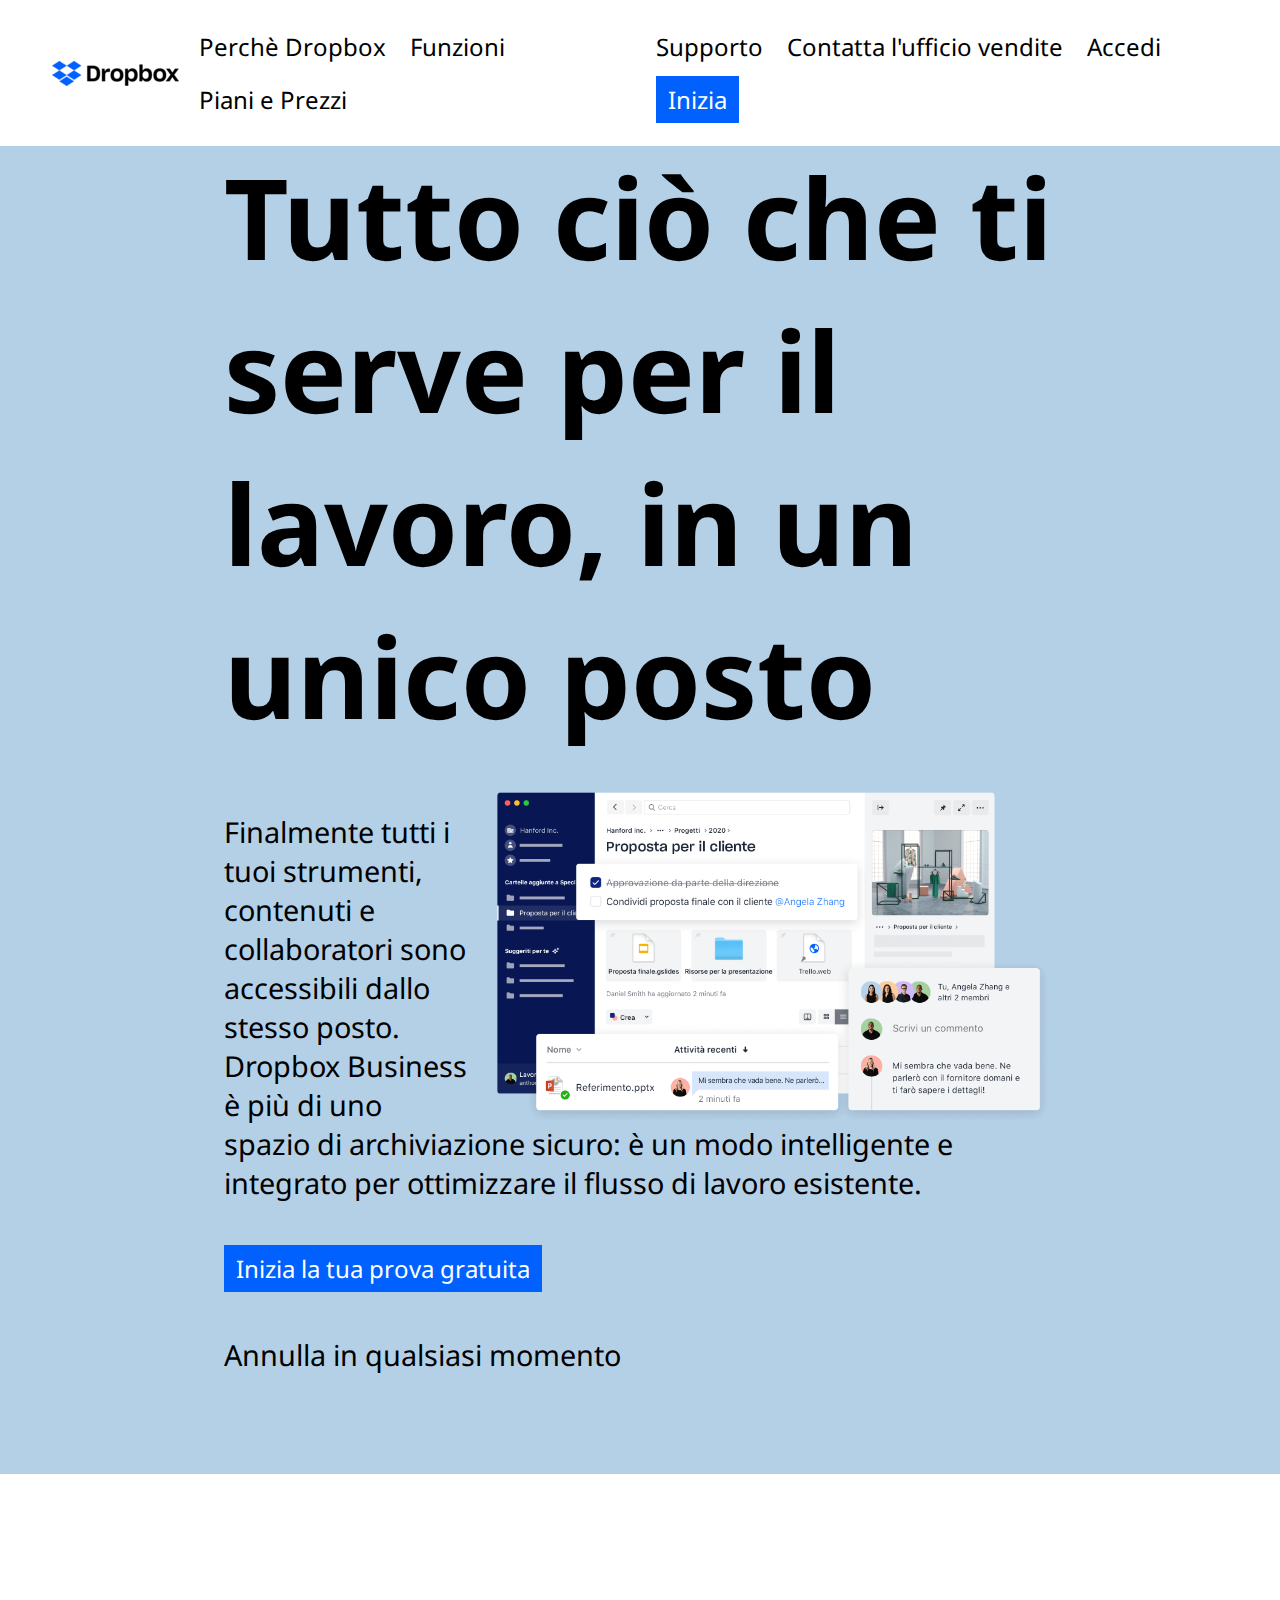
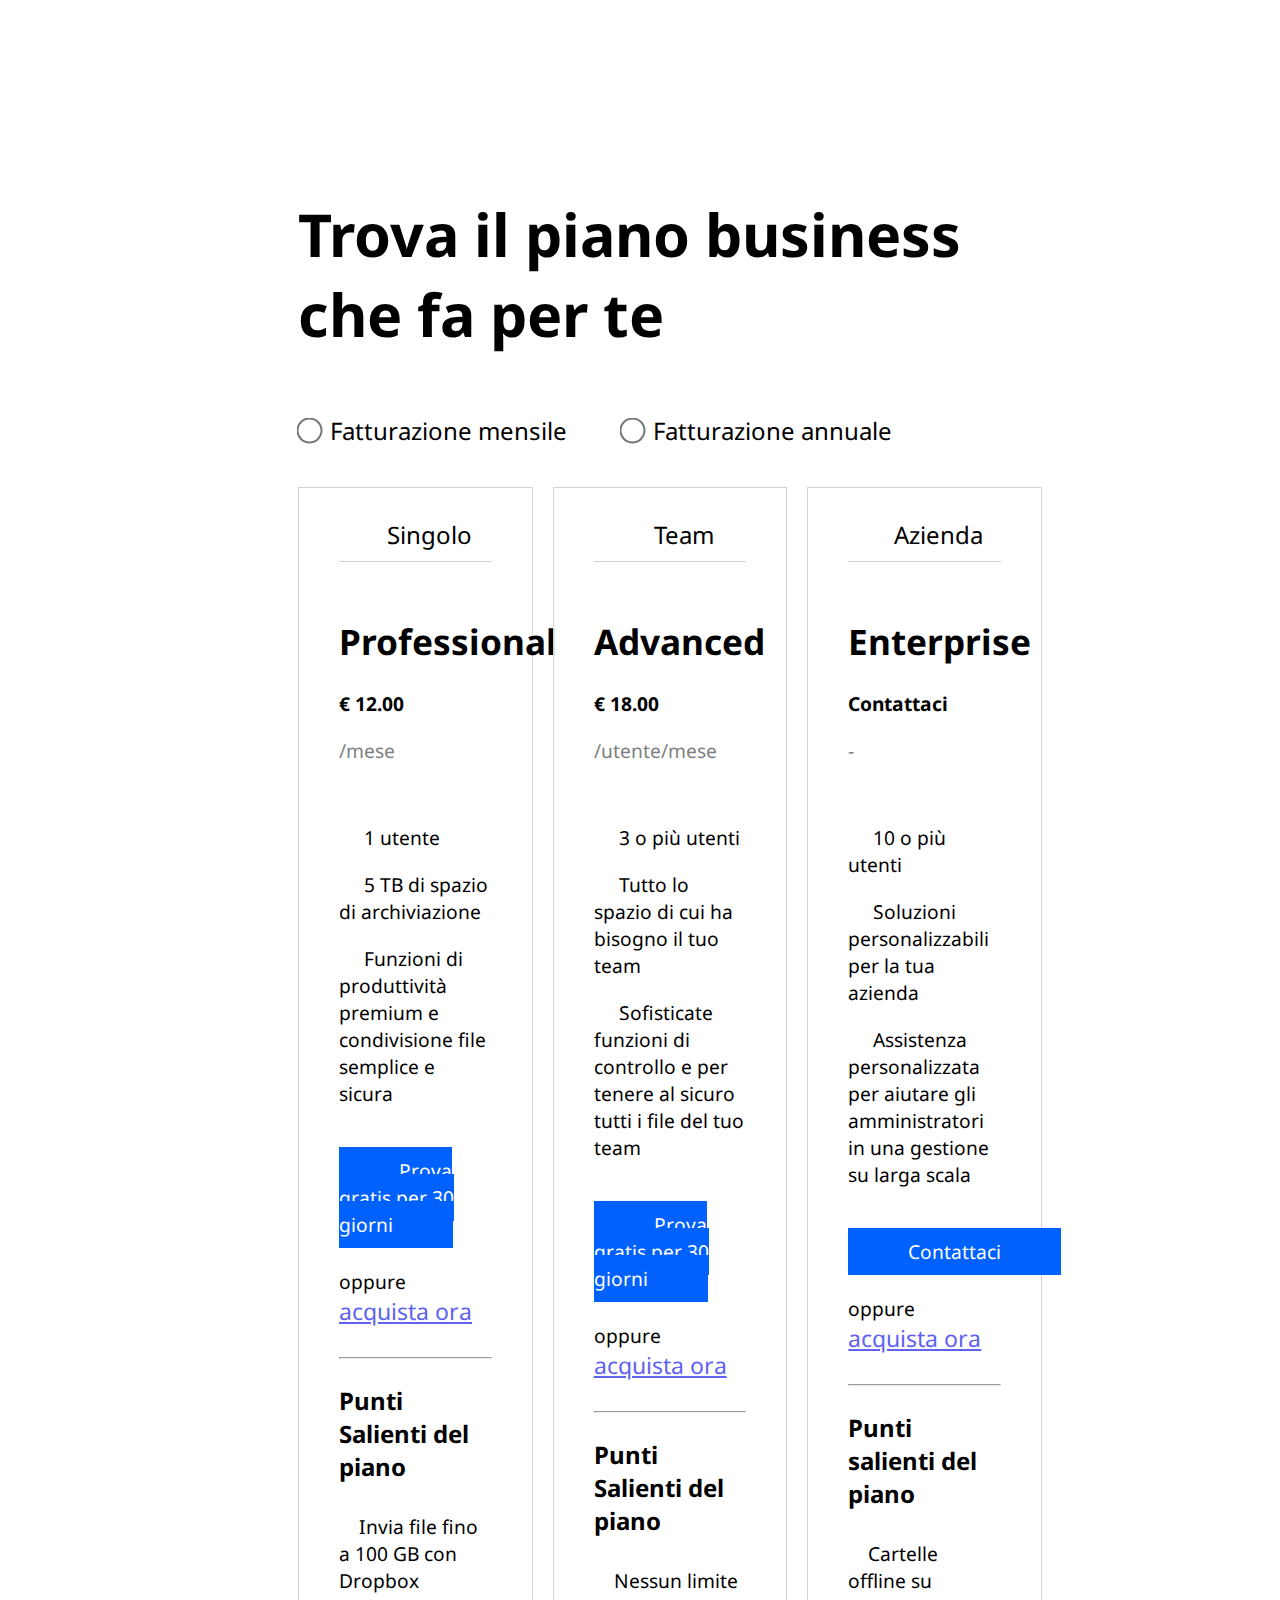
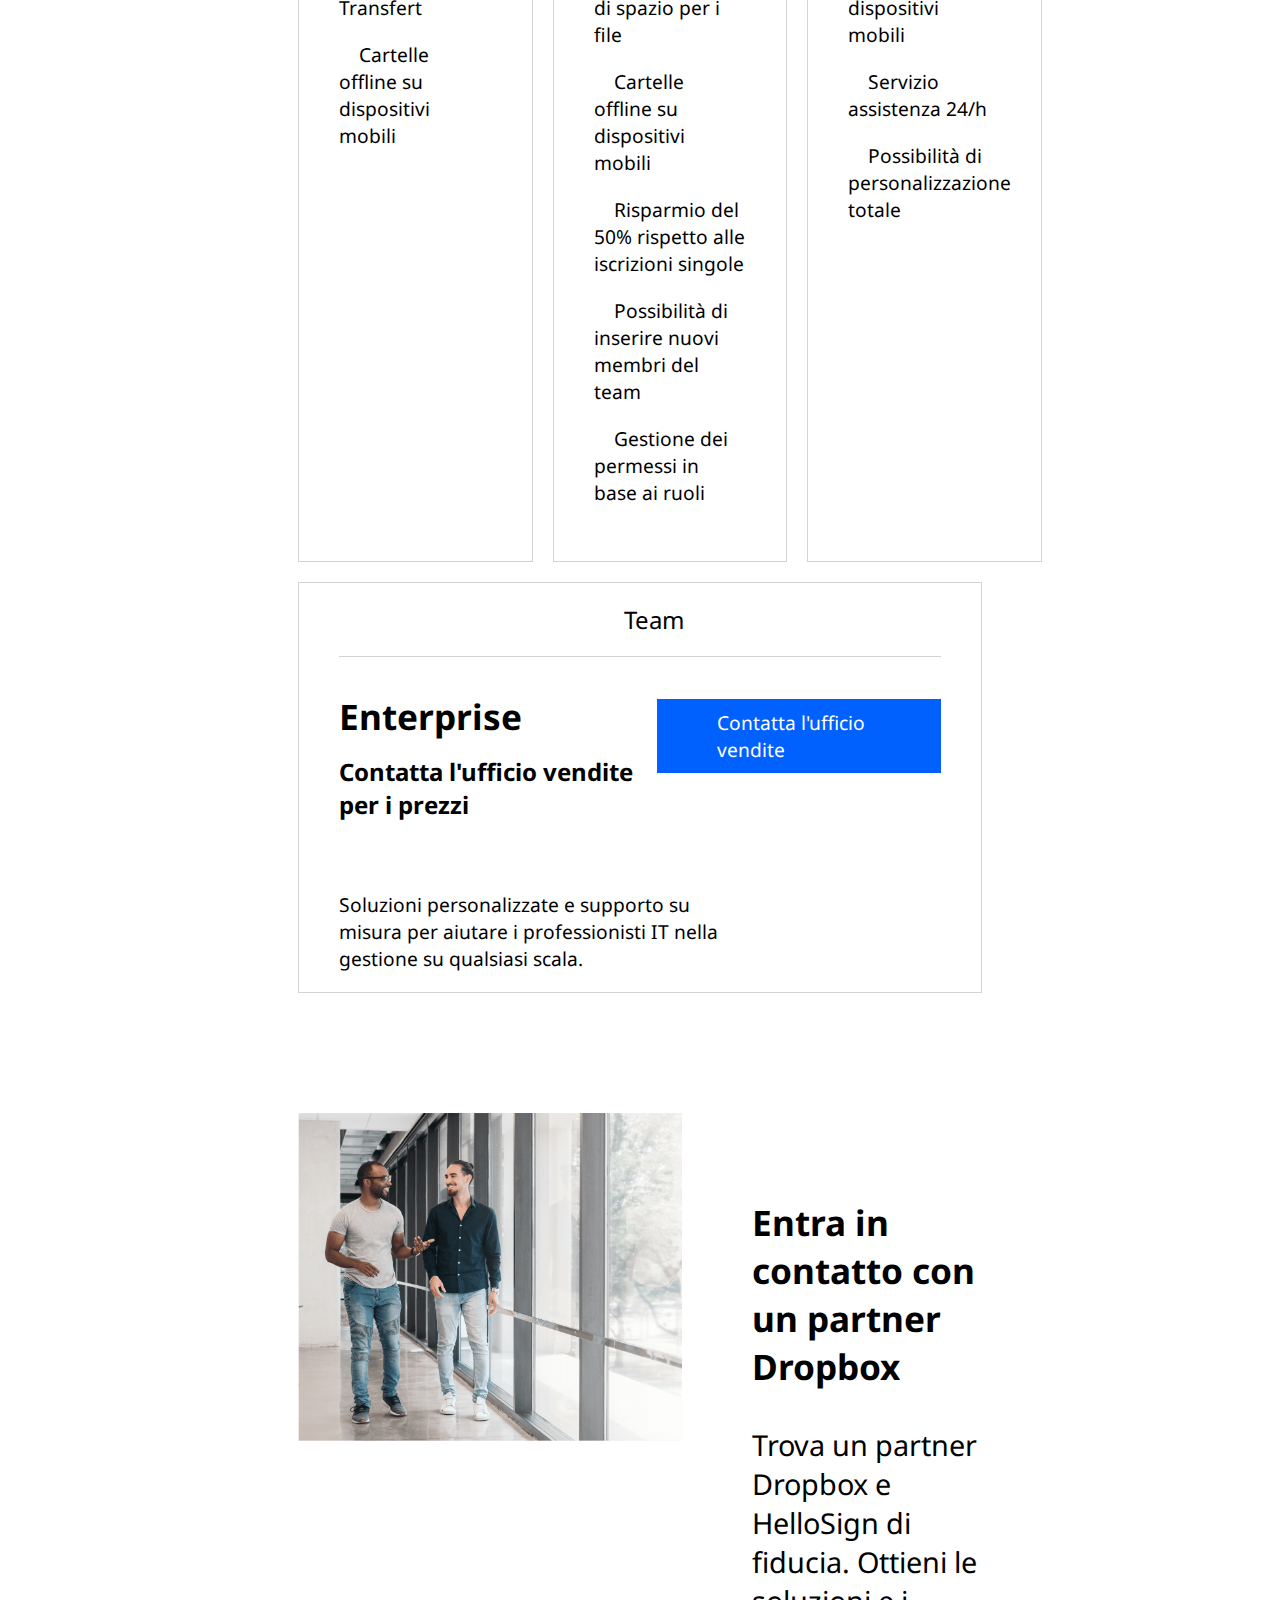
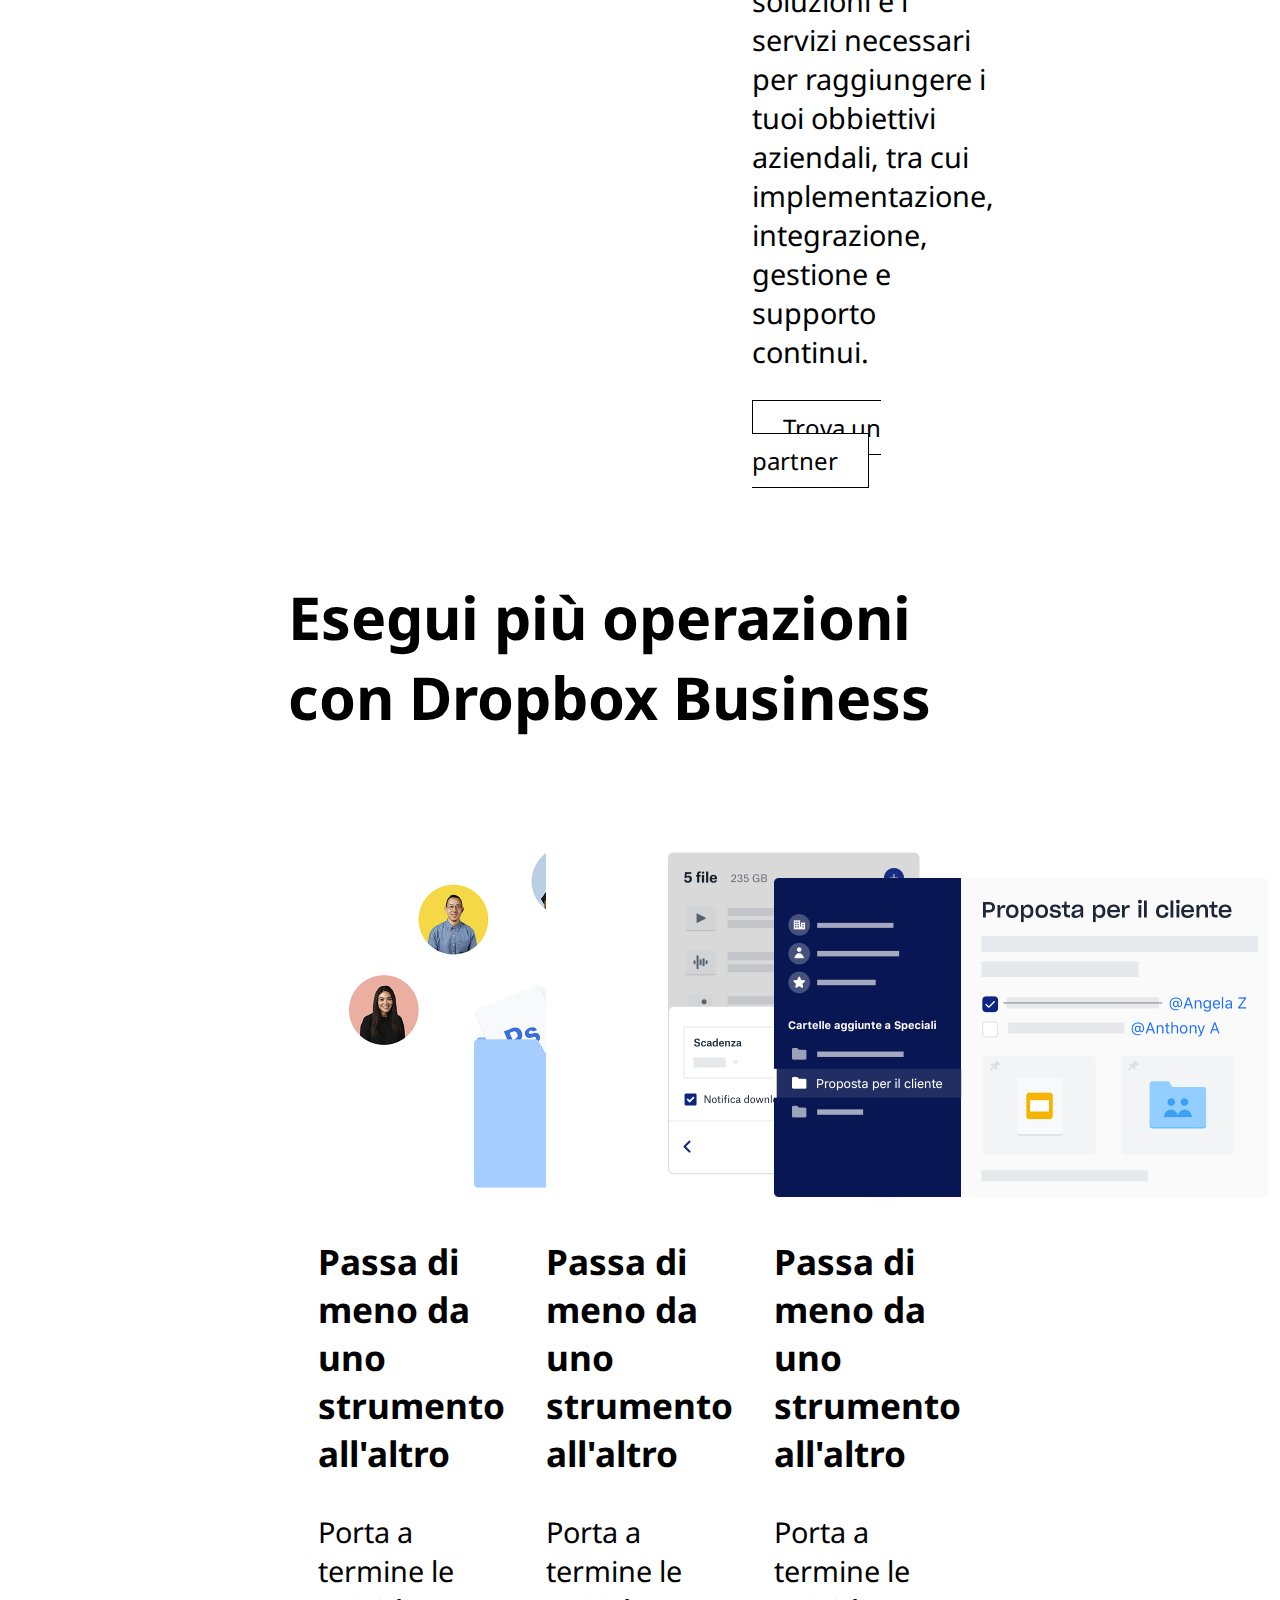
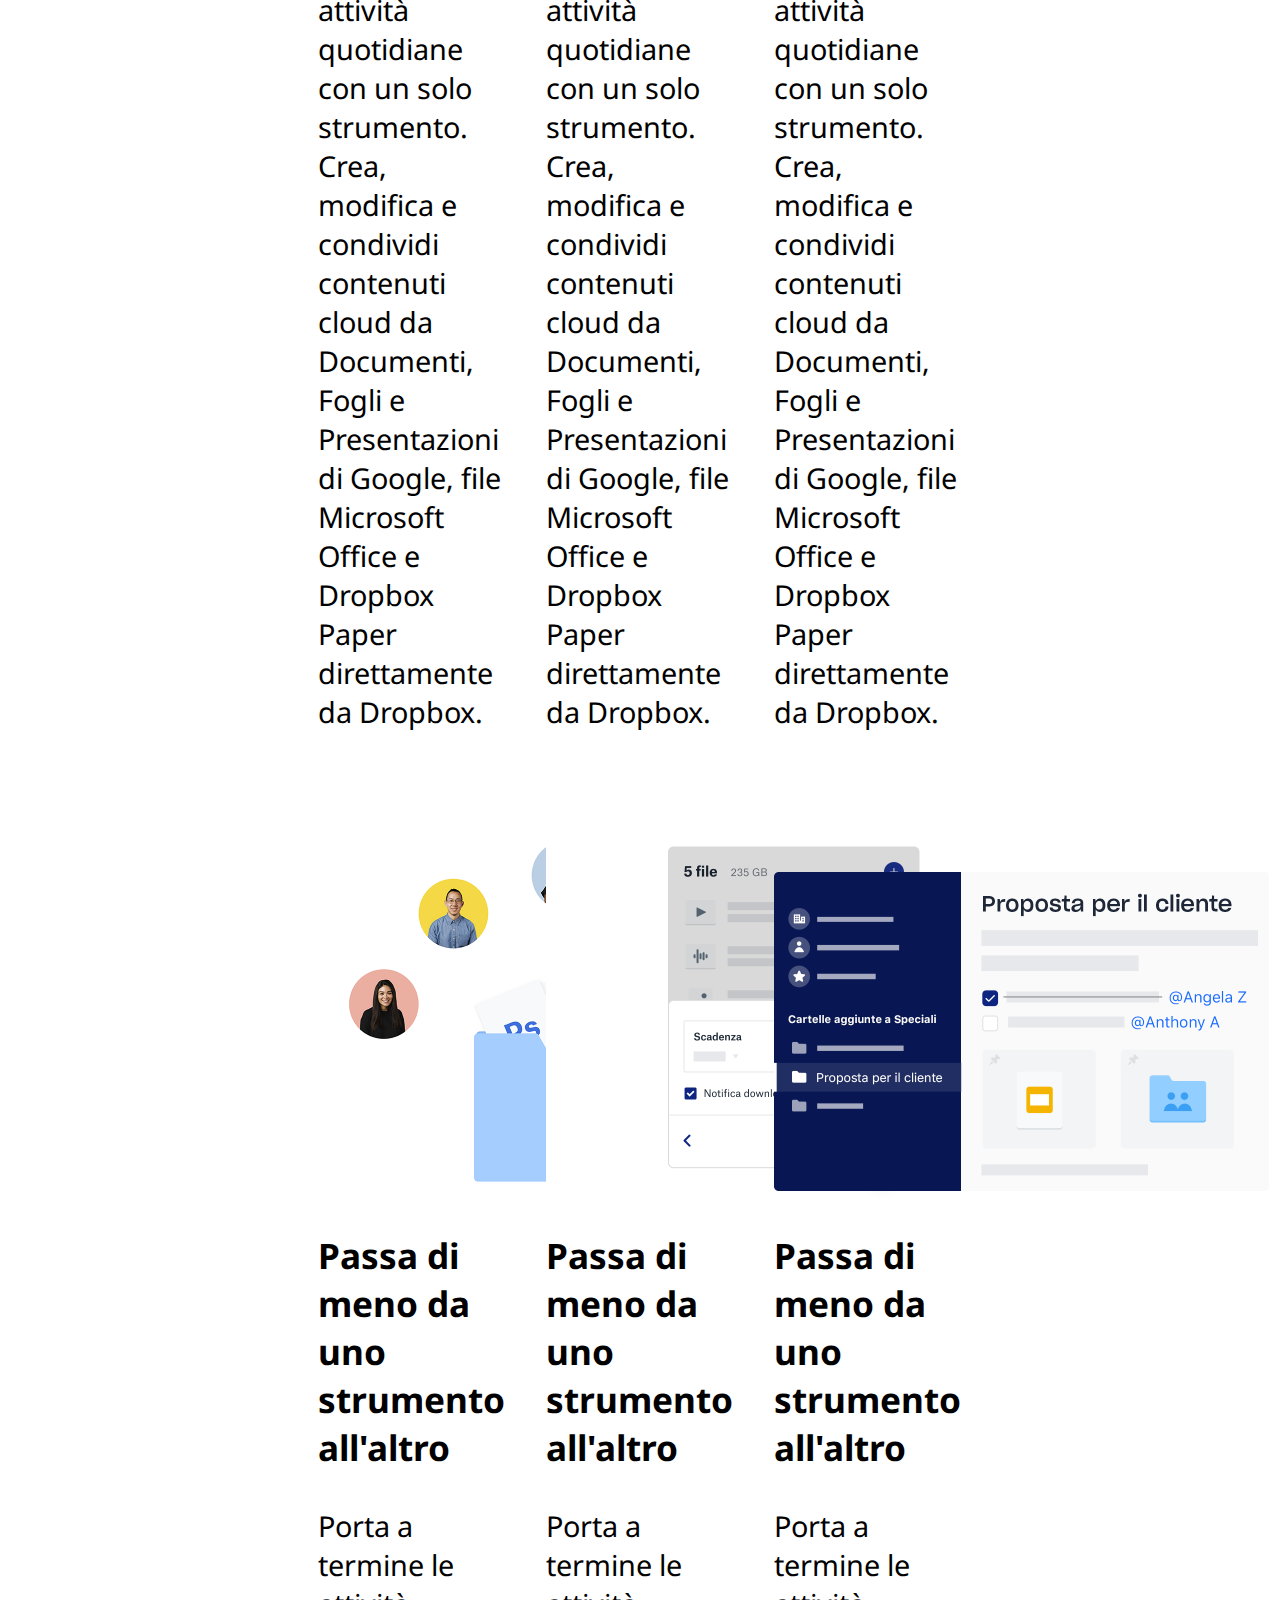
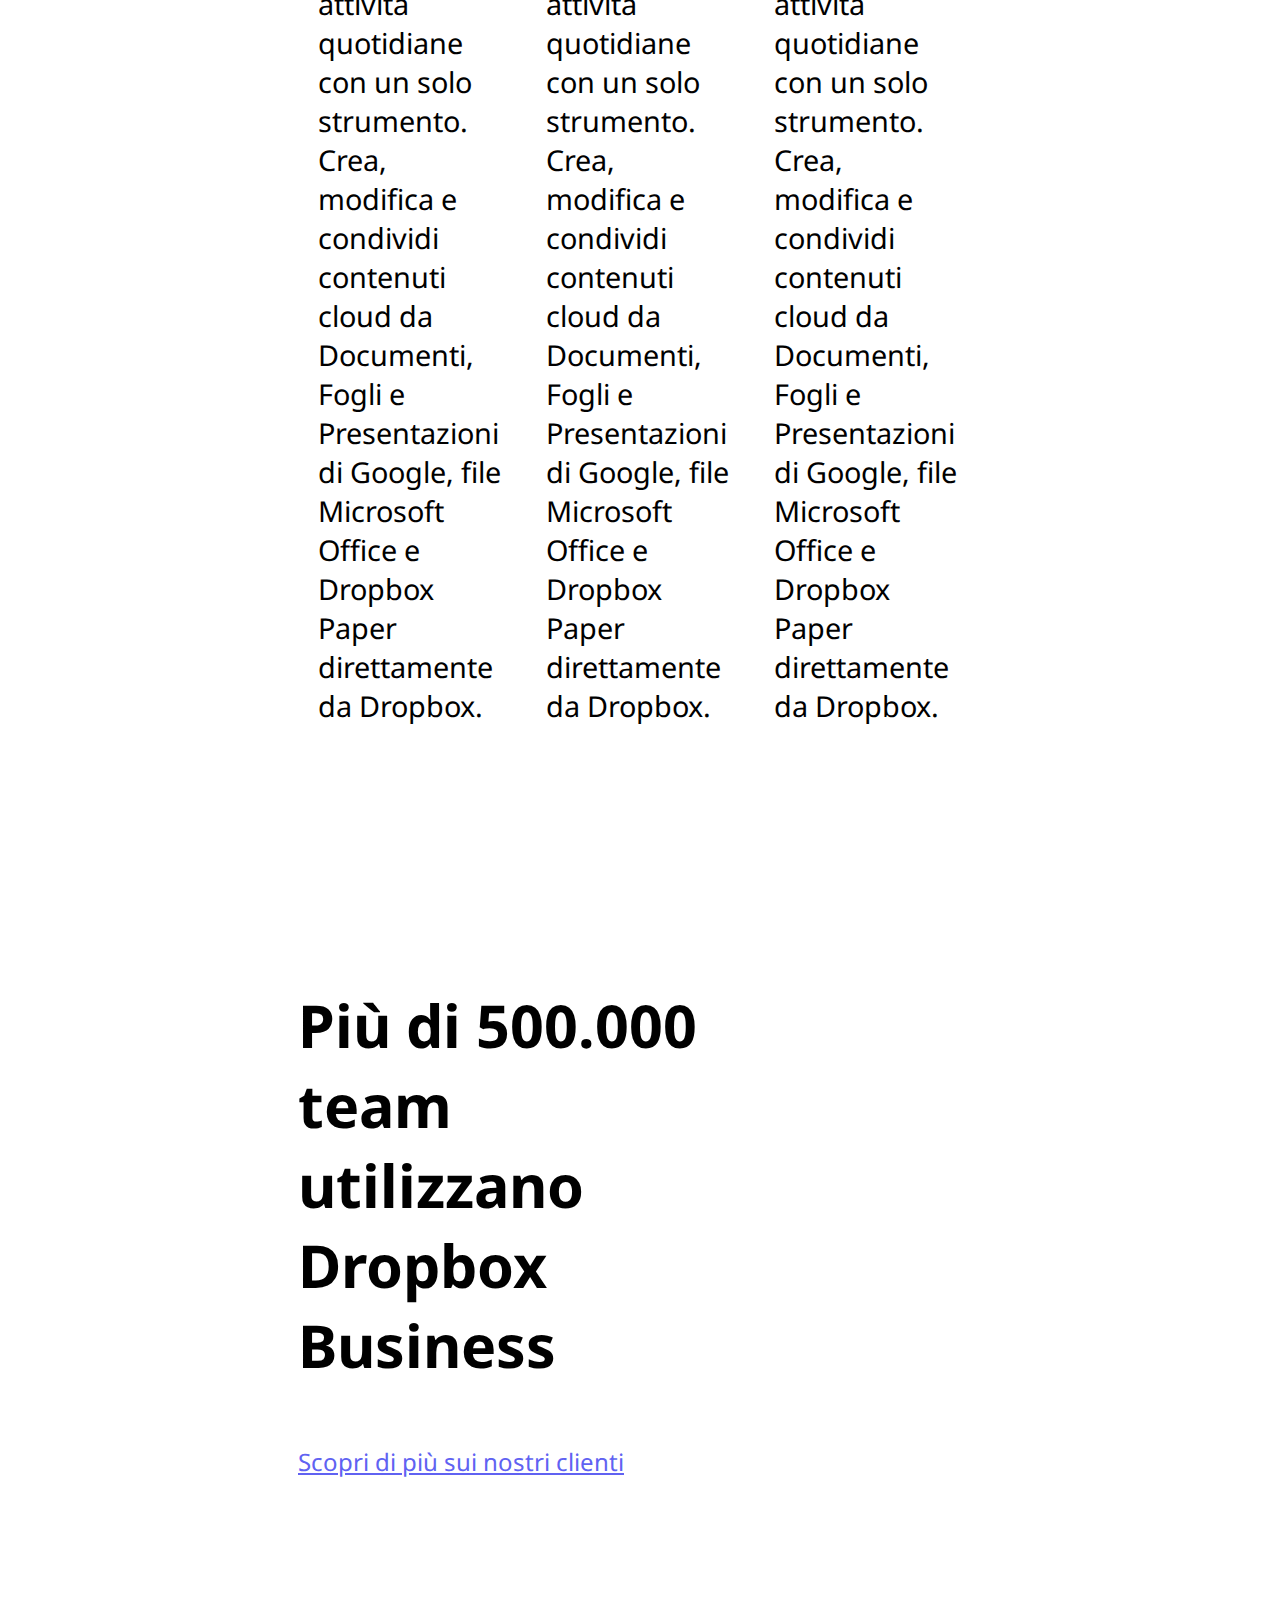
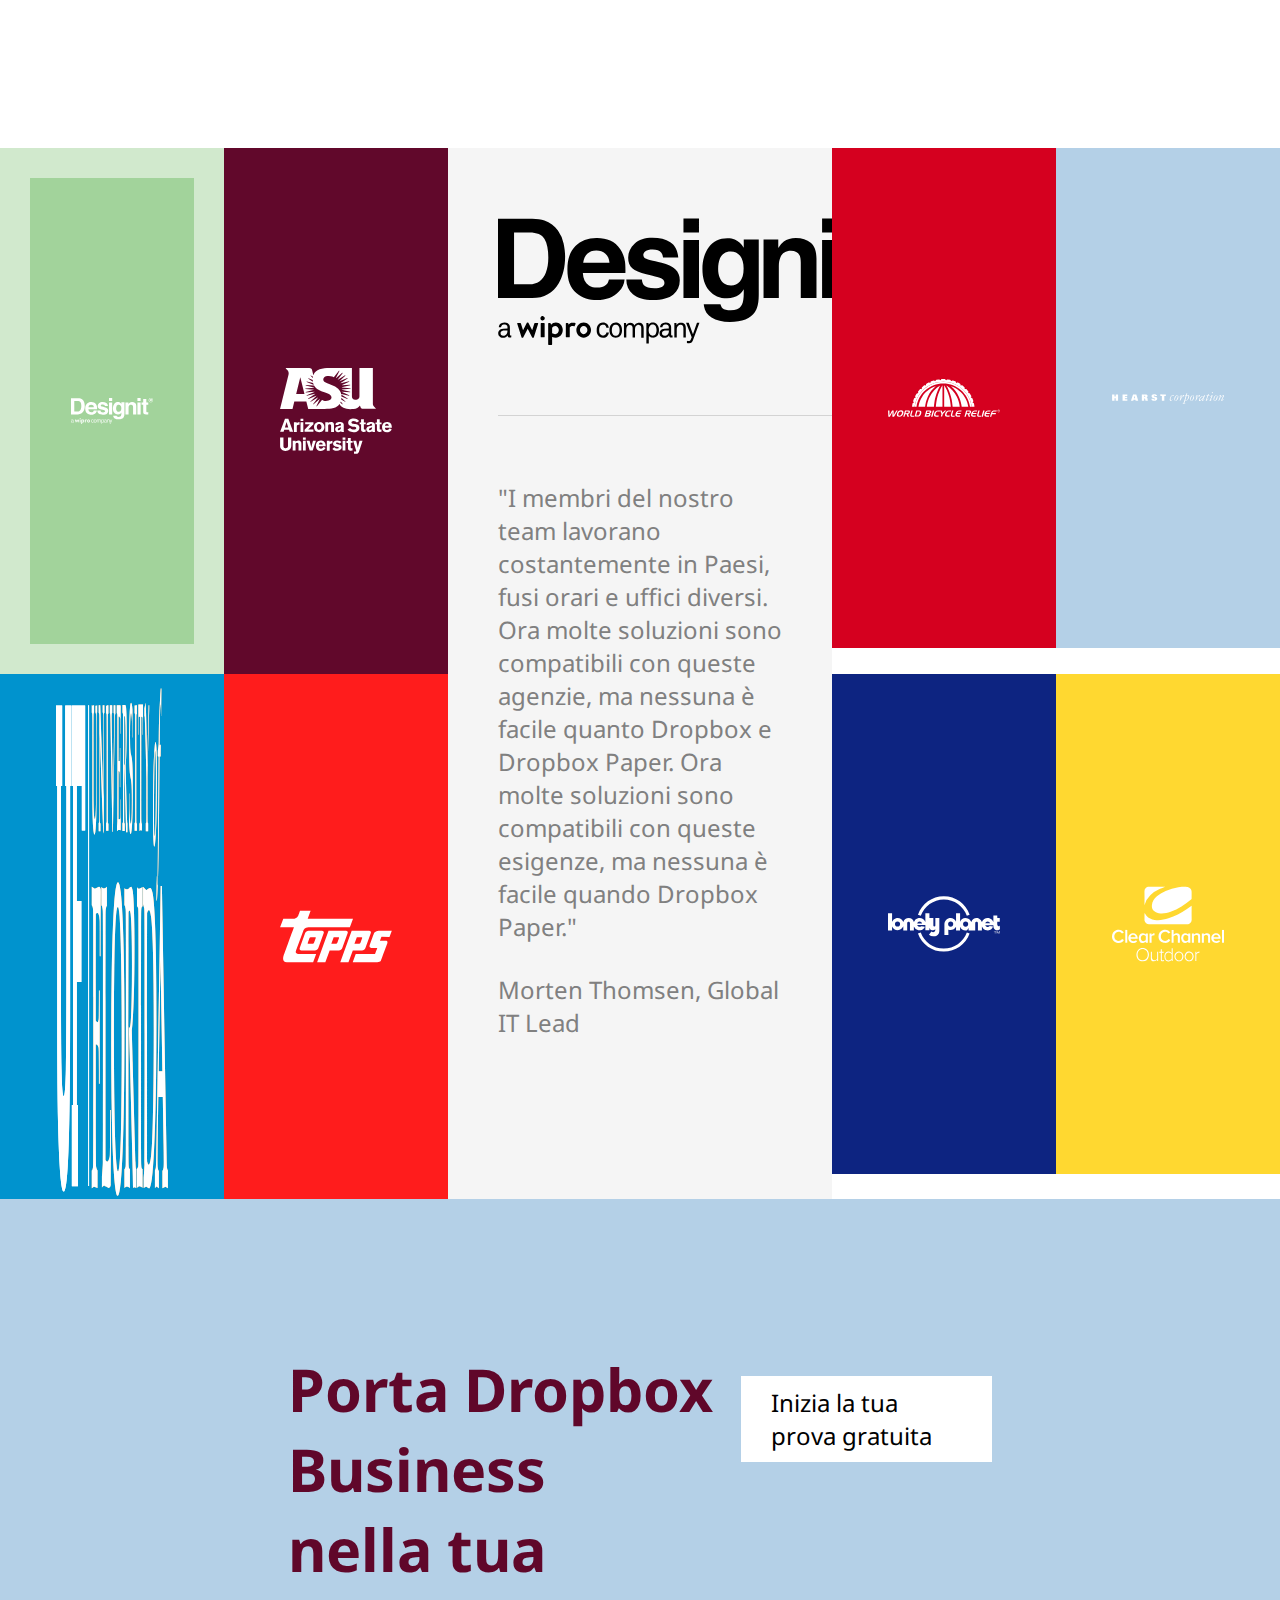
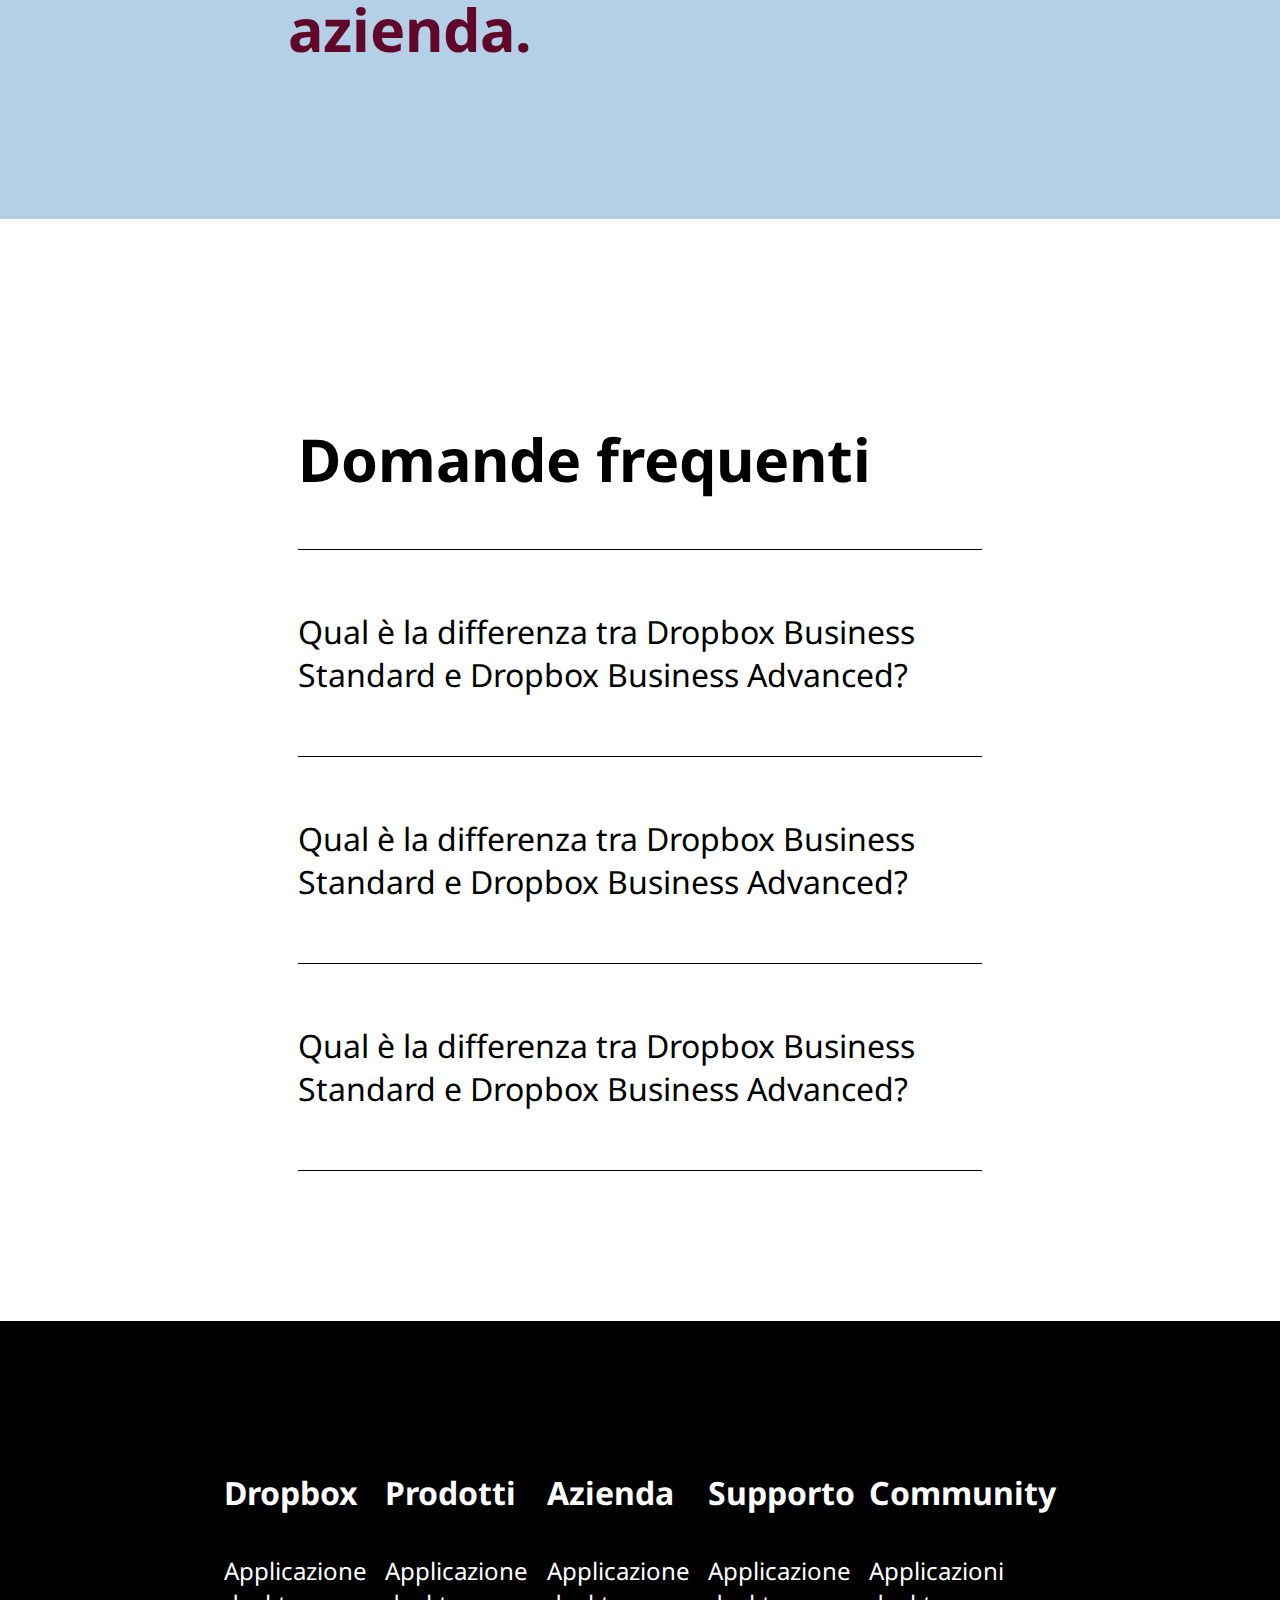
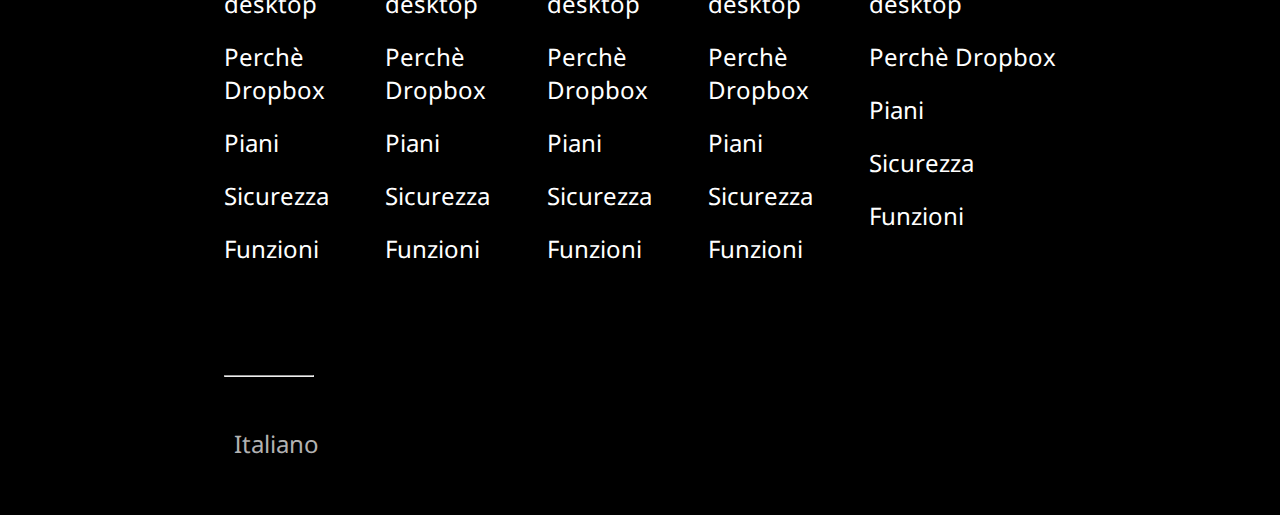
==== bonus/index.html @ 3fbd3f7b "Creazione cartella + realizzazione primo bonus" ====
<!DOCTYPE html>
<html lang="it">
    <head>
        <meta charset="UTF-8">
        <meta http-equiv="X-UA-Compatible" content="IE=edge">
        <meta name="viewport" content="width=device-width, initial-scale=1.0">
        <title>Dropbox</title>

        <link rel="stylesheet" href="css/style.css">
        <link rel="stylesheet" href="https://cdnjs.cloudflare.com/ajax/libs/font-awesome/6.2.1/css/all.min.css" integrity="sha512-MV7K8+y+gLIBoVD59lQIYicR65iaqukzvf/nwasF0nqhPay5w/9lJmVM2hMDcnK1OnMGCdVK+iQrJ7lzPJQd1w==" crossorigin="anonymous" referrerpolicy="no-referrer"/>
        <link rel="preconnect" href="https://fonts.googleapis.com"> 
        <link rel="preconnect" href="https://fonts.gstatic.com" crossorigin> 
        <link href="https://fonts.googleapis.com/css2?family=Noto+Sans:wght@100;300;400;600;800&display=swap" rel="stylesheet">
    </head>
    <body>

        <!-- Inizio header-->
        <header>
            <div class="header-container">
                <div class="header-left">
                    <img src="img/logo-small.png" alt="logo">
                    <ul>
                        <li>
                            <a href="#">Perchè Dropbox</a>
                        </li>
                        <li>
                            <a href="#">Funzioni</a>
                        </li>
                        <li>
                            <a href="#">Piani e Prezzi</a>
                        </li>
                    </ul>
                </div>
                <div class="header-right">
                    <ul>
                        <li>
                            <a href="#">Supporto</a>
                        </li>
                        <li>
                            <a href="#">Contatta l'ufficio vendite</a>
                        </li>
                        <li>
                            <a href="#">Accedi</a>
                        </li>
                        <li>
                            <a class="button" href="#">Inizia</a>
                        </li>
                    </ul>
                </div>
            </div>
        </header>
        <!-- Fine header -->


        <!-- Inizio main -->
        <main>
            <!-- Jumbotron -->
            <div class="jumbotron blue">
                <div class="jumbotron-container"> 
                    <h1>Tutto ciò che ti serve per il lavoro, in un unico posto</h1>
                    <div class="description clearfix">
                        <img src="img/jumbo.png" alt="Esempio Schermata">
                        <p>Finalmente tutti i tuoi strumenti, contenuti e collaboratori sono accessibili dallo stesso posto. Dropbox Business è più di uno spazio di archiviazione sicuro: è un modo intelligente e integrato per ottimizzare il flusso di lavoro esistente.</p>
                        <a class="button" href="#">Inizia la tua prova gratuita</a>
                        <p>Annulla in qualsiasi momento</p>
                    </div>
                    <a href="#anchor-1"><i class="fa-solid fa-arrow-down"></i></a>
                </div>
            </div>

            <!-- Parte centrale main -->
            <div class="main-container" id="anchor-1">
                <!-- Scelta piano -->
                <section>
                    <div class="select-subscription">
                        <h3>Trova il piano business che fa per te</h3>
                        <form>
                            <input type="radio" id="mensile" name="fatturazione">
                            <label for="mensile">Fatturazione mensile</label>
                            <input type="radio" id="annuale" name="fatturazione">
                            <label for="annuale">Fatturazione annuale</label>
                        </form>
                    </div>
                    
                    <!-- Contenitore 3 card-->
                    <div class="card-container">
                        <!-- Prima card -->
                        <div class="card">
                            <span class="subscription-type individual">Singolo</span>
                            <div class="subscription-cost">
                                <h5>Professional</h5>
                                <span class="price">€ 12.00</span>
                                <span class="time">/mese</span>
                            </div>
                            <div class="subscription-details">
                                <span class="individual">1 utente</span>
                                <span class="folder">5 TB di spazio di archiviazione</span>
                                <span class="share">Funzioni di produttività premium e condivisione file semplice e sicura</span>
                            </div>
                            <a class="button wide" href="#">Prova gratis per 30 giorni</a>
                            <span class="special-span">oppure <a class="blue-link" href="#">acquista ora</a></span>
                            <hr>
                            <div class="subscription-features">
                                <h6>Punti Salienti del piano</h6>
                                <span class="check">Invia file fino a 100 GB con Dropbox Transfert</span>
                                <span class="check">Cartelle offline su dispositivi mobili</span>
                            </div>
                        </div>

                        <!-- Seconda card -->
                        <div class="card">
                            <span class="subscription-type team">Team</span>
                            <div class="subscription-cost">
                                <h5>Advanced</h5>
                                <span class="price">€ 18.00</span>
                                <span class="time">/utente/mese</span>
                            </div>
                            <div class="subscription-details">
                                <span class="team">3 o più utenti</span>
                                <span class="folder">Tutto lo spazio di cui ha bisogno il tuo team</span>
                                <span class="share">Sofisticate funzioni di controllo e per tenere al sicuro tutti i file del tuo team</span>
                            </div>
                            <a class="button wide" href="#">Prova gratis per 30 giorni</a>
                            <span class="special-span">oppure <a class="blue-link" href="#">acquista ora</a></span>
                            <hr>
                            <div class="subscription-features">
                                <h6>Punti Salienti del piano</h6>
                                <span class="check">Nessun limite di spazio per i file</span>
                                <span class="check">Cartelle offline su dispositivi mobili</span>
                                <span class="check">Risparmio del 50% rispetto alle iscrizioni singole</span>
                                <span class="check">Possibilità di inserire nuovi membri del team</span>
                                <span class="check">Gestione dei permessi in base ai ruoli</span>
                            </div>
                        </div>

                        <!-- Terza card -->
                        <div class="card">
                            <span class="subscription-type company">Azienda</span>
                            <div class="subscription-cost">
                                <h5>Enterprise</h5>
                                <span class="price">Contattaci</span>
                                <span class="time">-</span>
                            </div>
                            <div class="subscription-details">
                                <span class="company">10 o più utenti</span>
                                <span class="folder">Soluzioni personalizzabili per la tua azienda</span>
                                <span class="share">Assistenza personalizzata per aiutare gli amministratori in una gestione su larga scala</span>
                            </div>
                            <a class="button wide" href="#">Contattaci</a>
                            <span class="special-span">oppure <a class="blue-link" href="#">acquista ora</a></span>
                            <hr>
                            <div class="subscription-features">
                                <h6>Punti salienti del piano</h6>
                                <span class="check">Cartelle offline su dispositivi mobili</span>
                                <span class="check">Servizio assistenza 24/h</span>
                                <span class="check">Possibilità di personalizzazione totale</span>
                            </div>
                        </div>
                    </div>

                    <!-- Card grande -->
                    <div class="bigcard-container">
                        <span class="subscription-type team">Team</span>
                        <div class="info">
                            <div>
                                <h5>Enterprise</h5>
                                <h6>Contatta l'ufficio vendite per i prezzi</h6>
                            </div>
                            <a class="button wide" href="#">Contatta l'ufficio vendite</a>
                        </div>
                        <span>Soluzioni personalizzate e supporto su misura per aiutare i professionisti IT nella gestione su qualsiasi scala.</span>
                    </div>

                </section>

                <!-- Trova un partner dropbox -->
                <section class="partner">
                    <div>
                        <img src="img/partner.png" alt="Partner">
                    </div>
                    <div>
                        <h5>Entra in contatto con un partner Dropbox</h5>
                        <p>Trova un partner Dropbox e HelloSign di fiducia. Ottieni le soluzioni e i servizi necessari per raggiungere i tuoi obbiettivi aziendali, tra cui implementazione, integrazione, gestione e supporto continui.</p>
                        <a class="button white reverse" href="#">Trova un partner</a>
                    </div>
                </section>

                <!-- Tutte le operazioni possibili con il piano Dropbox Business -->
                <section>
                    <h3>Esegui più operazioni con Dropbox Business</h3>
                    <div class="business-features-container">
                        <div class="business-feature">
                            <img src="img/business-feature-switching-tools.png" alt="">
                            <h5>Passa di meno da uno strumento all'altro</h5>
                            <p>Porta a termine le attività quotidiane con un solo strumento. Crea, modifica e condividi contenuti cloud da Documenti, Fogli e Presentazioni di Google, file Microsoft Office e Dropbox Paper direttamente da Dropbox.</p>
                        </div>
                        <div class="business-feature">
                            <img src="img/business-feature-send-files-it.png" alt="">
                            <h5>Passa di meno da uno strumento all'altro</h5>
                            <p>Porta a termine le attività quotidiane con un solo strumento. Crea, modifica e condividi contenuti cloud da Documenti, Fogli e Presentazioni di Google, file Microsoft Office e Dropbox Paper direttamente da Dropbox.</p>
                        </div>
                        <div class="business-feature">
                            <img src="img/business-feature-coordinate-it.png" alt="">
                            <h5>Passa di meno da uno strumento all'altro</h5>
                            <p>Porta a termine le attività quotidiane con un solo strumento. Crea, modifica e condividi contenuti cloud da Documenti, Fogli e Presentazioni di Google, file Microsoft Office e Dropbox Paper direttamente da Dropbox.</p>
                        </div>
                    </div>
                    <div class="business-features-container">
                        <div class="business-feature">
                            <img src="img/business-feature-switching-tools.png" alt="">
                            <h5>Passa di meno da uno strumento all'altro</h5>
                            <p>Porta a termine le attività quotidiane con un solo strumento. Crea, modifica e condividi contenuti cloud da Documenti, Fogli e Presentazioni di Google, file Microsoft Office e Dropbox Paper direttamente da Dropbox.</p>
                        </div>
                        <div class="business-feature">
                            <img src="img/business-feature-send-files-it.png" alt="">
                            <h5>Passa di meno da uno strumento all'altro</h5>
                            <p>Porta a termine le attività quotidiane con un solo strumento. Crea, modifica e condividi contenuti cloud da Documenti, Fogli e Presentazioni di Google, file Microsoft Office e Dropbox Paper direttamente da Dropbox.</p>
                        </div>
                        <div class="business-feature">
                            <img src="img/business-feature-coordinate-it.png" alt="">
                            <h5>Passa di meno da uno strumento all'altro</h5>
                            <p>Porta a termine le attività quotidiane con un solo strumento. Crea, modifica e condividi contenuti cloud da Documenti, Fogli e Presentazioni di Google, file Microsoft Office e Dropbox Paper direttamente da Dropbox.</p>
                        </div>
                    </div>

                </section>

                <!-- Scopri di più sui clienti Business -->
                <section class="section-container">
                    <div class="small-section">
                        <h3>Più di 500.000 team utilizzano Dropbox Business</h3>
                        <a class="blue-link" href="#">Scopri di più sui nostri clienti</a>
                    </div>
                </section>

            </div>

            <!-- Clienti più famosi -->
            <div>
                <section class="logo-container">
                    <div class="logo-left">
                        <div class="light-green logo">
                            <img class="change-my-color" src="img/designit.svg" alt="Designit">
                        </div>
                        <div class="bordeaux logo">
                            <img class="change-my-color" src="img/arizona_state_university.svg" alt="ASU">
                        </div>
                        <div class="medium-blue logo">
                            <img class="change-my-color" src="img/university_of_florida.svg" alt="UF">
                        </div>
                        <div class="red logo">
                            <img class="change-my-color" src="img/topps.svg" alt="Topps">
                        </div>
                    </div>

                    <div class="logo-middle">
                        <div class="logo">
                            <img src="img/designit.svg" alt="Designit">
                            <div class="cit-container">
                                <span class="cit">"I membri del nostro team lavorano costantemente in Paesi, fusi orari e uffici diversi. Ora molte soluzioni sono compatibili con queste agenzie, ma nessuna è facile quanto Dropbox e Dropbox Paper. Ora molte soluzioni sono compatibili con queste esigenze, ma nessuna è facile quando Dropbox Paper."</span>
                                <span class="cit">Morten Thomsen, Global IT Lead</span>
                            </div>
                        </div>
                    </div>

                    <div class="logo-right">
                        <div class="medium-red logo">
                            <img class="change-my-color" src="img/world_bicycle_relief.svg" alt="Worl Bycicle Relief">
                        </div>
                        <div class="light-blue logo">
                            <img class="change-my-color" src="img/hearst_corp.svg" alt="Hearst">
                        </div>
                        <div class="dark-blue logo">
                            <img class="change-my-color" src="img/lonely_planet.svg" alt="Lonely Planet">
                        </div>
                        <div class="yellow logo">
                            <img class="change-my-color" src="img/clear_channel.svg" alt="Clear Channel Outdoor">
                        </div>
                    </div>

                </section>
            </div>

            <!-- Prova gratuita -->
            <div class="blue">
                <section class="section-container">
                    <h3>Porta Dropbox Business 
                        <br>
                        nella tua azienda.
                    </h3>
                    <a class="button white" href="#">Inizia la tua prova gratuita</a>
                </section>
            </div>

                <!-- Domande frequenti -->
                <section class="section-container">
                    <div class="faq-container">
                        <h3>Domande frequenti</h3>
                        <h4 class="icon clearfix">Qual è la differenza tra Dropbox Business Standard e Dropbox Business Advanced?</h4>
                        <h4 class="icon clearfix">Qual è la differenza tra Dropbox Business Standard e Dropbox Business Advanced?</h4>
                        <h4 class="icon clearfix">Qual è la differenza tra Dropbox Business Standard e Dropbox Business Advanced?</h4>
                    </div>
                </section>

        </main>
        <!-- Fine main -->


        <!-- Inizio footer -->
        <footer>
            <div class="footer-container">

                <!-- Link utili -->
                <section class="first-section-footer">
                    <div>
                        <h5>Dropbox</h5>
                        <ul>
                            <li>
                                <a href="#">Applicazione desktop</a>
                            </li>
                            <li>
                                <a href="#">Perchè Dropbox</a>
                            </li>
                            <li>
                                <a href="#">Piani</a>
                            </li>
                            <li>
                                <a href="#">Sicurezza</a>
                            </li>
                            <li>
                                <a href="#">Funzioni</a>
                            </li>
                        </ul>
                    </div>
                    <div>
                        <h5>Prodotti</h5>
                        <ul>
                            <li>
                                <a href="#">Applicazione desktop</a>
                            </li>
                            <li>
                                <a href="#">Perchè Dropbox</a>
                            </li>
                            <li>
                                <a href="#">Piani</a>
                            </li>
                            <li>
                                <a href="#">Sicurezza</a>
                            </li>
                            <li>
                                <a href="#">Funzioni</a>
                            </li>
                        </ul>
                    </div>
                    <div>
                        <h5>Azienda</h5>
                        <ul>
                            <li>
                                <a href="#">Applicazione desktop</a>
                            </li>
                            <li>
                                <a href="#">Perchè Dropbox</a>
                            </li>
                            <li>
                                <a href="#">Piani</a>
                            </li>
                            <li>
                                <a href="#">Sicurezza</a>
                            </li>
                            <li>
                                <a href="#">Funzioni</a>
                            </li>
                        </ul>
                    </div>
                    <div>
                        <h5>Supporto</h5>
                        <ul>
                            <li>
                                <a href="#">Applicazione desktop</a>
                            </li>
                            <li>
                                <a href="#">Perchè Dropbox</a>
                            </li>
                            <li>
                                <a href="#">Piani</a>
                            </li>
                            <li>
                                <a href="#">Sicurezza</a>
                            </li>
                            <li>
                                <a href="#">Funzioni</a>
                            </li>
                        </ul>
                    </div>
                    <div>
                        <h5>Community</h5>
                        <ul>
                            <li>
                                <a href="#">Applicazioni desktop</a>
                            </li>
                            <li>
                                <a href="#">Perchè Dropbox</a>
                            </li>
                            <li>
                                <a href="#">Piani</a>
                            </li>
                            <li>
                                <a href="#">Sicurezza</a>
                            </li>
                            <li>
                                <a href="#">Funzioni</a>
                            </li>
                        </ul>
                    </div>
                </section>

                <hr>

                <!-- Selezione lingua -->
                <section class="second-section-footer">
                    <i class="fa-regular fa-earth-americas"></i>
                    <span>Italiano</span>
                    <i class="fa-solid fa-sort-up"></i>
                </section>
                
            </div>
        </footer>
        <!-- Fine footer -->

    </body>
</html>
---- bonus/css/style.css ----
/* RESET */

*{
    margin: 0;
    padding: 0;
    box-sizing: border-box;
}



/* REGOLE GENERALI */

body{
    font-family: 'Noto Sans', sans-serif;
}

.blue{
    background-color: #b4d0e7;
}

ul{
    list-style: none;
}

li{
    display: inline-block;
    padding: 10px;
}

a{
    text-decoration: none;
    color: black;
    font-size: 1.5em;
}

.button{
    background-color: #0061ff;
    color: white;
    padding: 7px 12px;
}

.wide{
    font-size: 1.2em;
    padding: 10px 60px;
}

.main-container{
    max-width: 55vw;
    margin: 0 auto;
    padding: 70px 0;
}

section{
    padding: 50px 0;
}

.section-container{
    max-width: 55vw;
    margin: 0 auto;
    padding: 150px 0;
}

span{
    display: block;
}

h3{
    font-size: 3.7em;
    padding-bottom: 60px;
}  

h4{
    font-size: 2em;
    font-weight: 400;
}

h5 {
    font-size: 2.2em;
    padding: 15px 0;
}

h6{
    font-size: 1.5em;
    padding-bottom: 20px;
}

.blue-link{
    color: #6062f2;
    text-decoration: underline;
}

a.white{
    background-color: white;
    color: black;
    padding: 10px 30px;
}

a.reverse{
    border: 1px solid black;
}

.icon::after{
    display: inline-block;
    font-style: normal;
    font-variant: normal;
    text-rendering: auto;
    -webkit-font-smoothing: antialiased;
}

p{
    font-size: 1.8em;
    padding: 20px 0;
    padding-bottom: 40px;
}



/* HEADER */

header{
    background-color: white;
    position: fixed;
    top: 0;
    left: 0;
    width: 100%;
    z-index: 20;
}

header .header-container{
    width: 95vw;
    margin: 0 auto;
    padding: 20px 0;
    display: flex;
    justify-content: space-between;
}

header .header-container .header-left{
    margin-left: 10px;
    display: flex;
    align-items: center;
}

header .header-container .header-left img{
    padding: 10px;
}

header .header-container .header-right{
    margin-right: 10px;
    display: flex;
    align-items: center;
}



/* MAIN */ 

/* JUMBOTRON */

main{
    margin-top: 100px;
}

main .jumbotron{
    margin-bottom: 200px;
}

main .jumbotron .jumbotron-container{
    max-width: 65vw;
    margin: 0 auto;
}

main .jumbotron .jumbotron-container h1{
    padding: 40px 0;
    font-size: 7em;
}

main .jumbotron .jumbotron-container .description img{
    float: right;
    width: 70%;
}

main .jumbotron .jumbotron-container .description p{
    padding-bottom: 50px;
}

main .jumbotron .jumbotron-container .description p:last-child{
    padding-top: 50px;
    padding-bottom: 100px;
}

main .jumbotron .jumbotron-container i{
    font-size: 4em;
    padding-bottom: 40px;
}



/* SELEZIONE PIANO */

main div section .select-subscription{
    margin: 0 10px;
}

main div section form input[type=radio]{
    transform: scale(2);
    vertical-align: middle;
    margin-left: 5px;
}

main div section form label{
    font-size: 1.5em;
    padding-right: 50px;
    padding-left: 10px;
    vertical-align: middle;
}



/* 3 CARD PRINCIPALI */

main .main-container section .card-container{
    display: flex;
    margin-top: 40px;
}

main .main-container section .card-container .card{
    width: calc(100% / 3);
    margin: 0 10px;
    padding: 20px 40px;
    border: 1px solid lightgray;
}

main .main-container section .card-container .card .subscription-type{
    text-align: center;
    font-size: 1.5em;
    border-bottom: 1px solid lightgray;
}

main .main-container section .card-container .card .individual::before{
    font-family: "Font Awesome 5 Free"; content: "\f007";
    padding-right: 10px;
}

main .main-container section .card-container .card .team::before{
    font-family: "Font Awesome 5 Free"; content: "\f0c0";
    padding-right: 10px;
}

main .main-container section .card-container .card .company::before{
    font-family: "Font Awesome 5 Free"; content: "\f1ad";
    padding-right: 10px;
}

main .main-container section .card-container .card span{
    padding: 10px 0;
    font-size: 1.2em;
}

main .main-container section .card-container .card .subscription-cost{
    padding: 40px 0;
}

main .main-container section .card-container .card .subscription-cost .price{
    font-weight: 700;
}

main .main-container section .card-container .card .subscription-cost .time{
    color: gray;
}

main .main-container section .card-container .card .subscription-details{
    padding-bottom: 40px;
}

main .main-container section .card-container .card .subscription-details .folder::before{
    font-family: "Font Awesome 5 Free"; content: "\f07b";
    padding-right: 10px;
}

main .main-container section .card-container .card .subscription-details .share::before{
    font-family: "Font Awesome 5 Free"; content: "\f1e0";
    padding-right: 10px;
}

main .main-container section .card-container .card .special-span{
    padding: 30px 0;
}

main .main-container section .card-container .card span a{
    font-size: 1.2em;
}

main .main-container section .card-container .card .subscription-features{
    padding: 25px 0;
}

main .main-container section .card-container .card .subscription-features .check::before{
    font-family: "Font Awesome 5 Free"; content: "\f00c";
    color: #0061ff;
    padding-right: 5px;
}

/* ULTIMA GRANDE CARD */

main .main-container section .bigcard-container{
    width: 0 auto;
    padding: 20px 40px;
    margin: 20px 10px;
    border: 1px solid lightgray;
}

main .main-container section .bigcard-container .subscription-type{
    border-bottom: 1px solid lightgray;
    text-align: center;
    padding-bottom: 20px;
    font-size: 1.5em;
}

main .main-container section .bigcard-container .info{
    display: flex;
    justify-content: space-between;
    align-items: baseline;
    padding-bottom: 50px;
    padding-top: 20px;
}

main .main-container section .bigcard-container span:last-child{
    font-size: 1.2em;
    max-width: 30vw;
}

main .main-container section .bigcard-container .subscription-type::before{
    font-family: "Font Awesome 5 Free"; content: "\f1ad";
    padding-right: 10px;
}



/* SEZIONE CON IMMAGINE DI FIANCO */

main .main-container .partner{
    display: flex;
    margin: 0 10px;
}

main .main-container .partner div img{
    width: 30vw;
    margin-right: 70px;
}

main .main-container .partner div:nth-child(2){
    padding-top: 70px;
}



/* BUSINESS FEATURE */

main .main-container section .business-features-container{
    display: flex;
    margin: 0 10px;
}

main .main-container section .business-feature{
    width: calc(100% / 3);
    padding: 20px;
}

main .main-container section .business-feature img{
    width: auto;
    height: 400px;
}



/* CLIENTI BUSINESS */

main div .section-container .small-section{
    max-width: 35vw;
    margin: 0 10px;
}



/* CLIENTI PIù FAMOSI */

main div .logo-container{
    display: flex;
    padding-bottom: 0px;
}

main div .logo-container .logo-left{
    width: 35%;
}

main div .logo-container .logo-middle{
    width: 30%;
    background-color: #f5f5f5;
}

main div .logo-container .logo-right{
    width: 35%;
}

/* LEFT */

main div .logo-container .logo-left{
    display: flex;
    flex-wrap: wrap;
}

main div .logo-container .logo-left .logo{
    width: calc(100% / 2);
    min-height: 500px;
    display: flex;
    justify-content: center;
    vertical-align: middle;
}

main div .logo-container .logo-left .logo img{
    width: 50%;
}


main div .logo-container .logo-left .logo .change-my-color{
    filter: invert(100%);
}

main div .logo-container .logo-left .light-green{
    background-color: #a2d39b;
    border: 30px solid #d1e9cd;
}

main div .logo-container .logo-left .bordeaux{
    background-color: #61082b;
}

main div .logo-container .logo-left .medium-blue{
    background-color: #0093ce;
}

main div .logo-container .logo-left .red{
    background-color: #ff1c1c;
}

/* MIDDLE */

main div .logo-middle .logo {
    padding: 70px 50px;
}

main div .logo-middle .logo img{
    border-bottom: 1px solid lightgray;
    padding-bottom: 70px;
}

main div .logo-middle .logo .cit-container{
    padding: 60px 0;
}

main div .logo-middle .logo .cit-container .cit{
    font-size: 1.5em;
    color: grey;
}

main div .logo-middle .logo .cit-container .cit:last-child{
    padding: 30px 0;
}

/* RIGHT */

main div .logo-container .logo-right{
    display: flex;
    flex-wrap: wrap;
}

main div .logo-container .logo-right .logo{
    width: calc(100% / 2);
    max-height: 500px;
    display: flex;
    justify-content: center;
    vertical-align: middle;
}

main div .logo-container .logo-right .logo img{
    width: 50%;
}

main div .logo-container .logo-right .logo{
    width: calc(100% / 2);
    min-height: 400px;
}

main div .logo-container .logo-right .logo .change-my-color{
    filter: invert(100%);
}

main div .logo-container .logo-right .medium-red{
    background-color: #d5001f;
}

main div .logo-container .logo-right .light-blue{
    background-color: #b4d0e7;
}

main div .logo-container .logo-right .dark-blue{
    background-color: #0d2481;
}

main div .logo-container .logo-right .yellow{
    background-color: #ffd830;
}



/* PROVA GRATUITA */

main .blue .section-container{
    display: flex;
    justify-content: space-between;
    align-items: baseline;
}

main .blue .section-container .small-section{
    margin: 0 10px;
}

main .blue .section-container h3{
    display: inline-block;
    color: #60072a;
    padding-bottom: 0;
}



/* DOMANDE FREQUENTI */

main .section-container .faq-container{
    margin: 0 10px;
}

main .section-container .faq-container h3{
    padding: 50px 0;
}

main .section-container .faq-container h4{
    padding: 60px 0;
    border-top: 1px solid black;
}

main .section-container .faq-container h4::after{
    font-family: "Font Awesome 5 Free"; content: "\f078";
    float: right;
}

main .section-container .faq-container h4:last-child{
    border-bottom: 1px solid black;
}



/* FOOTER */

footer{
    background-color: #000000;
    color: white;
}

footer .footer-container{
    max-width: 65vw;
    margin: 0 auto;
}

footer .footer-container .first-section-footer{
    display: flex;
    justify-content: space-between;
    padding-bottom: 100px;
}

footer .footer-container .first-section-footer div h5{
    color: white;
    font-size: 2em;
    font-weight: bold;
    padding-top: 100px;
    padding-bottom: 30px;
}

footer .footer-container .first-section-footer div ul li{
    display: block;
    padding: 10px 0;
}

footer .footer-container .first-section-footer div ul li a{
    color: white;
}

footer .footer-container hr{
    max-width: 7vw;
    color: #b2b2b2;
}

footer .footer-container .second-section-footer{
    padding: 50px 0;
    font-size: 1.5em;
    color: #b2b2b2;
}

footer .footer-container .second-section-footer span{
    padding: 0 10px;
    display: inline-block;
}

footer .footer-container .second-section-footer i:last-child{
    vertical-align: -5px;
}
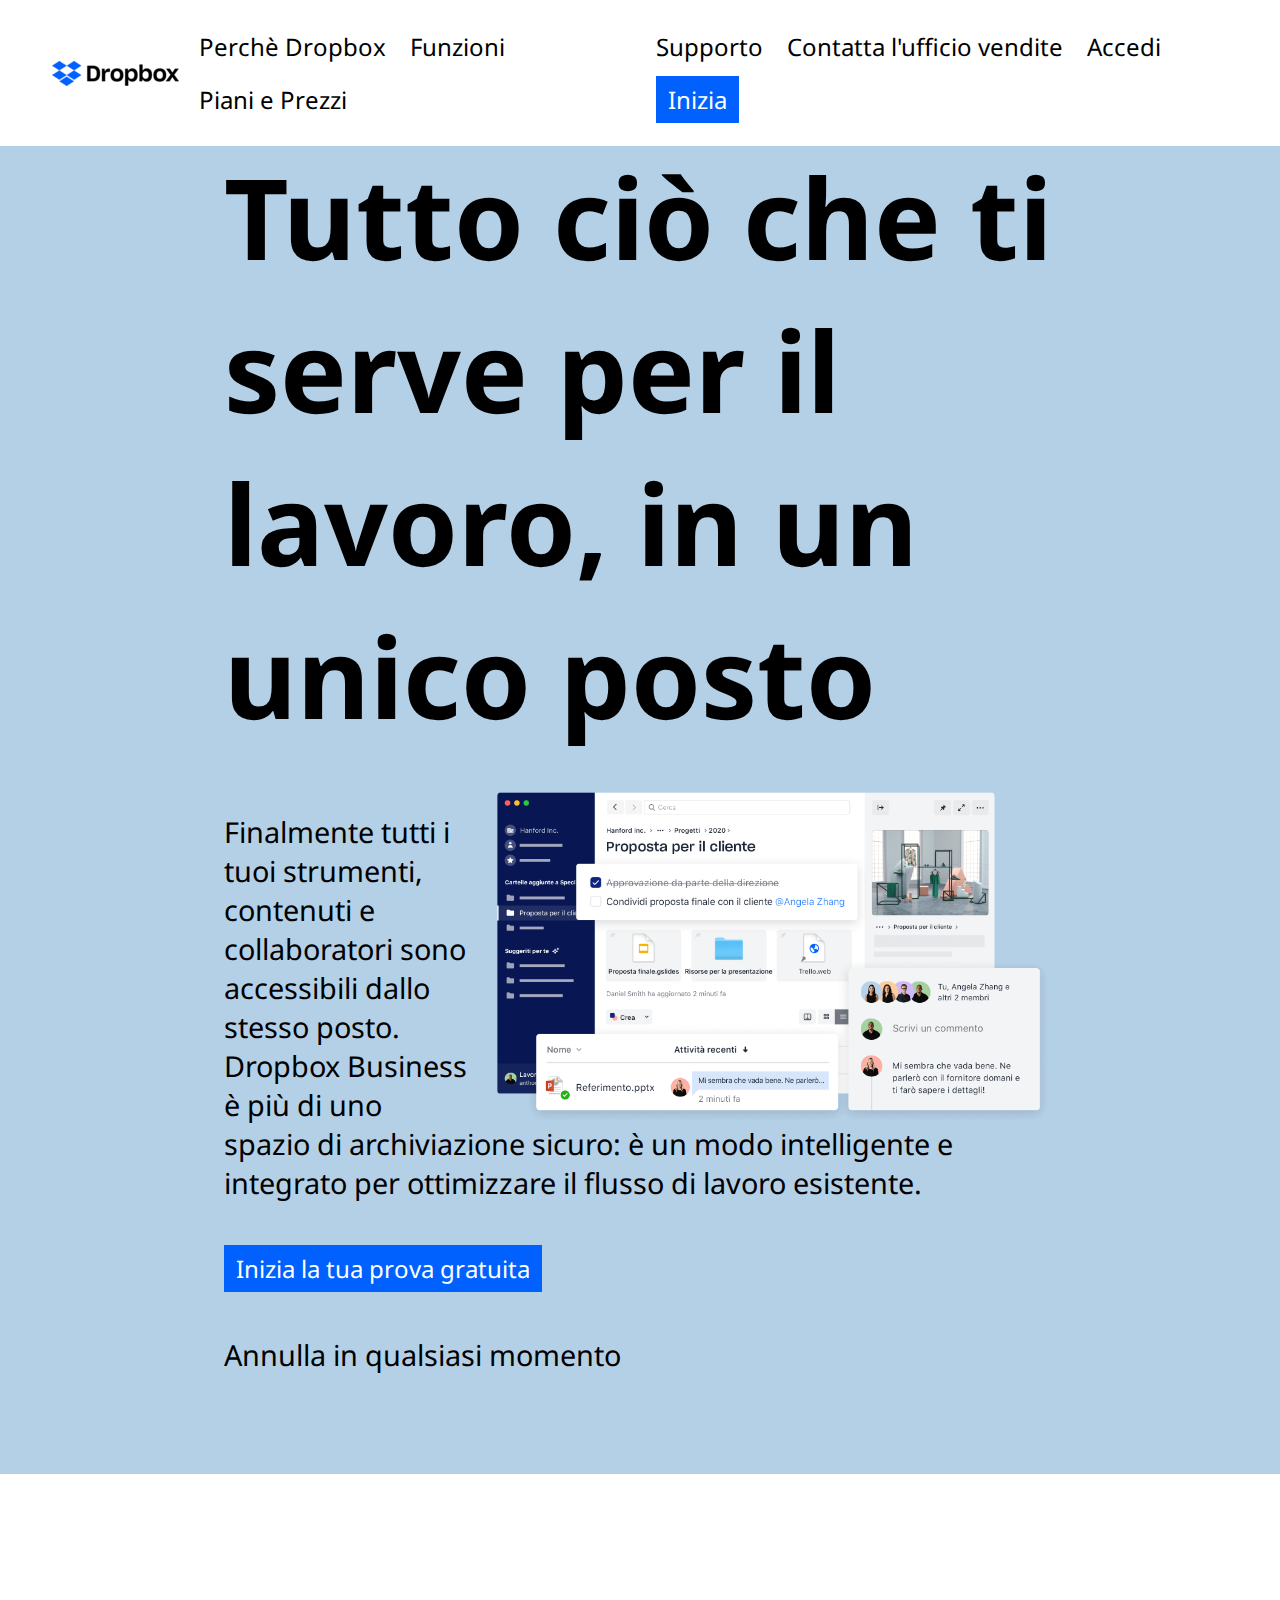
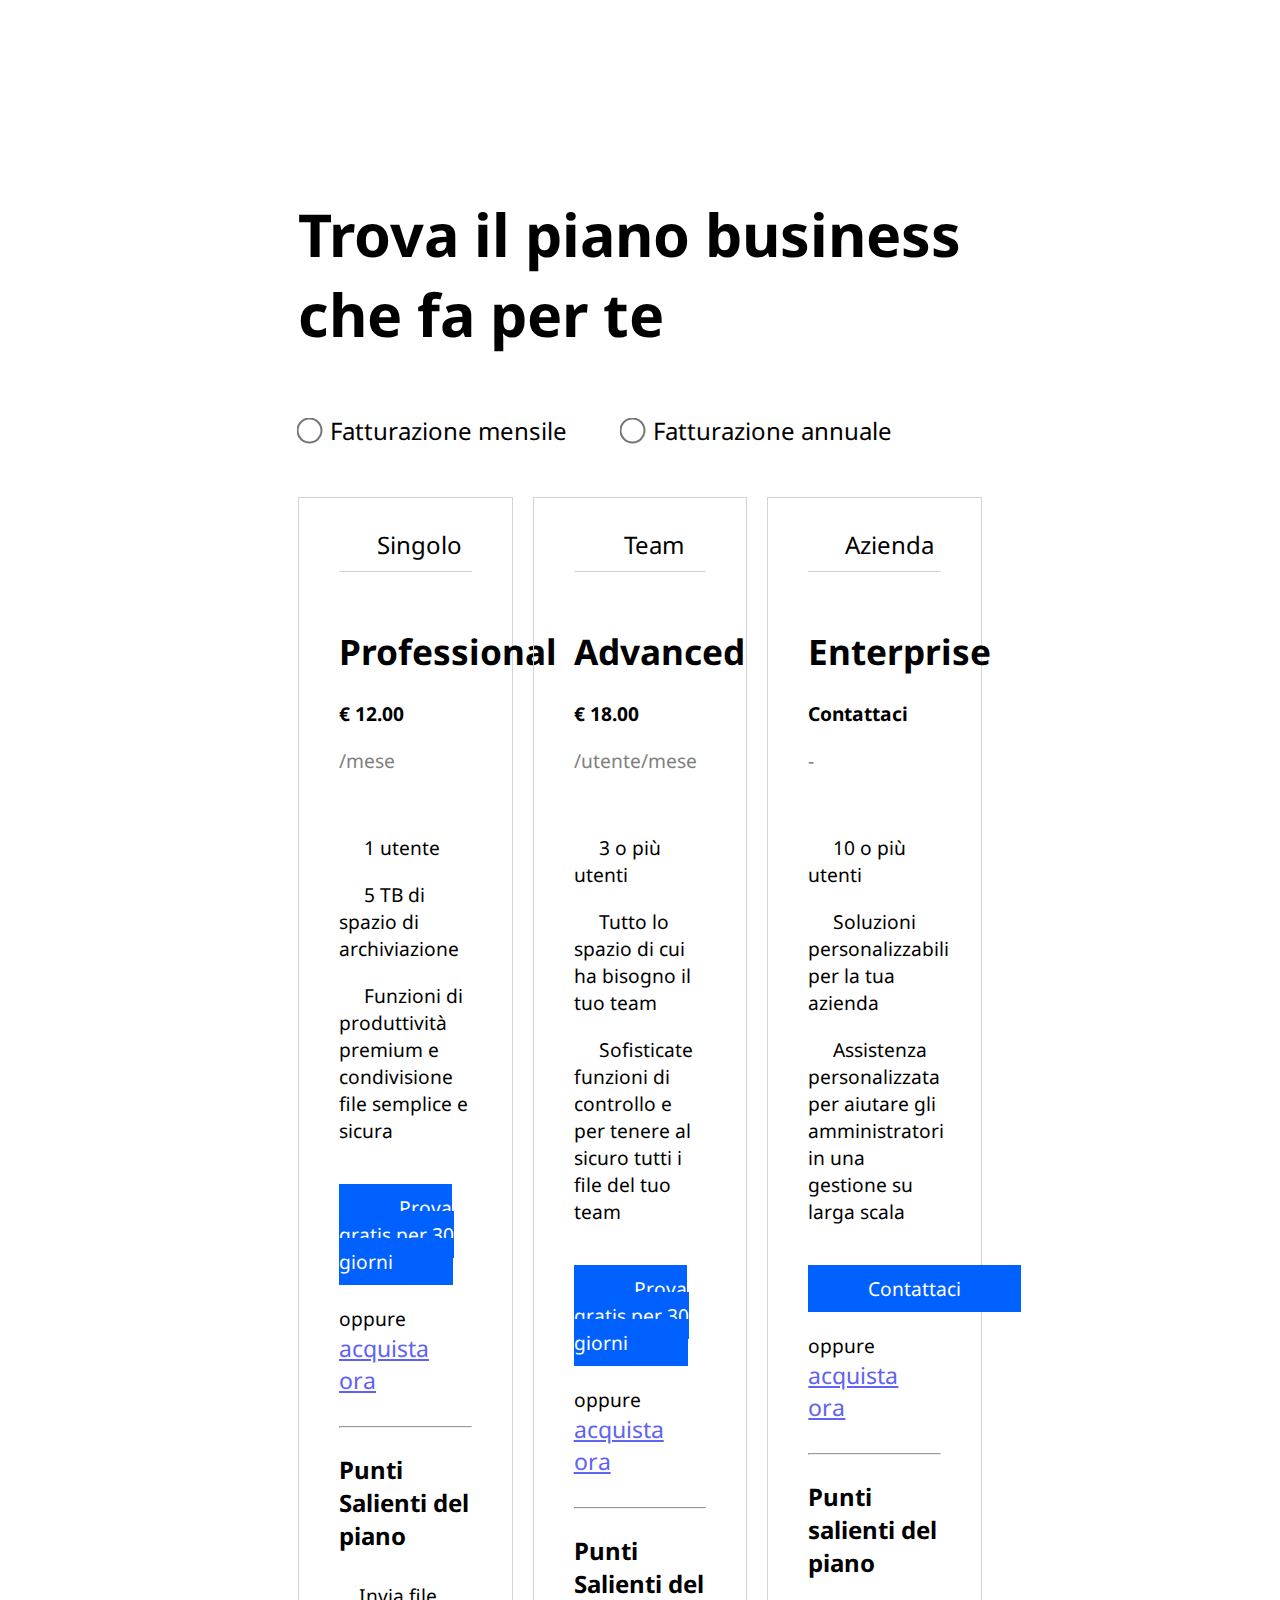
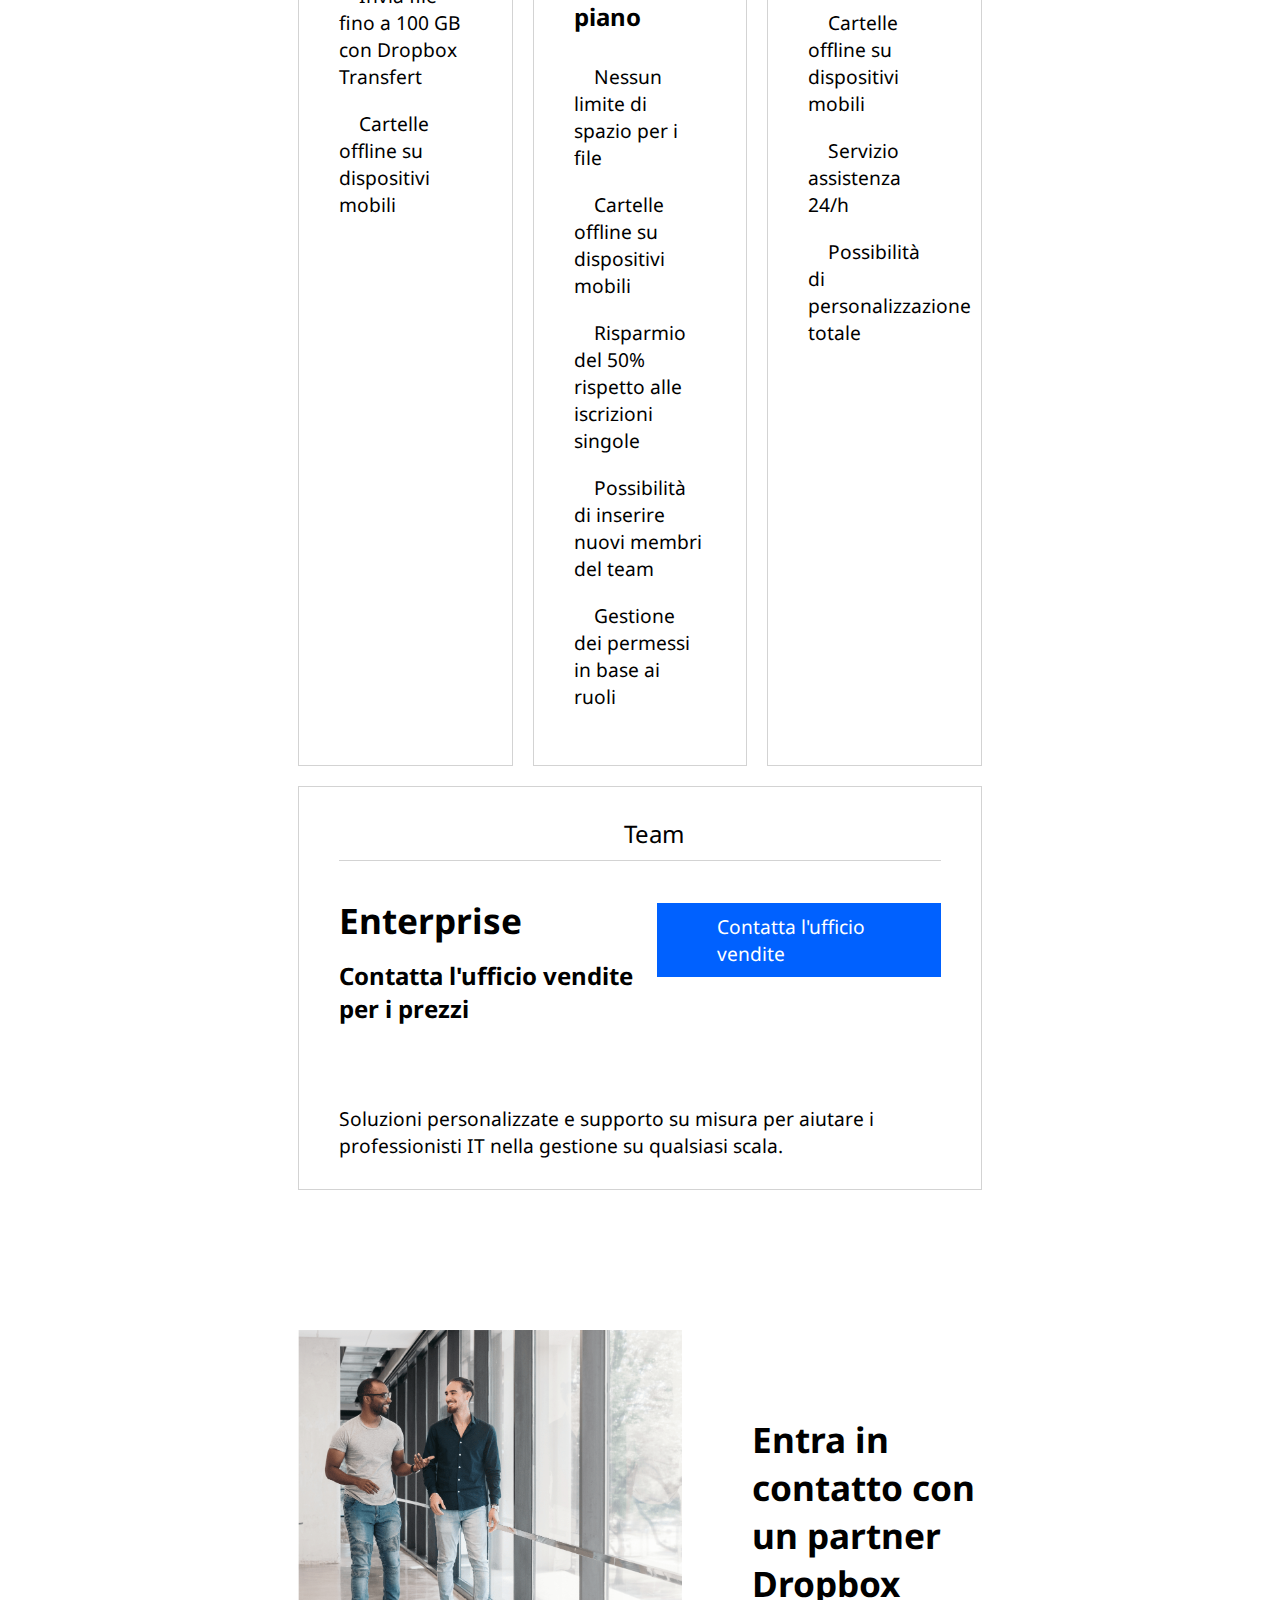
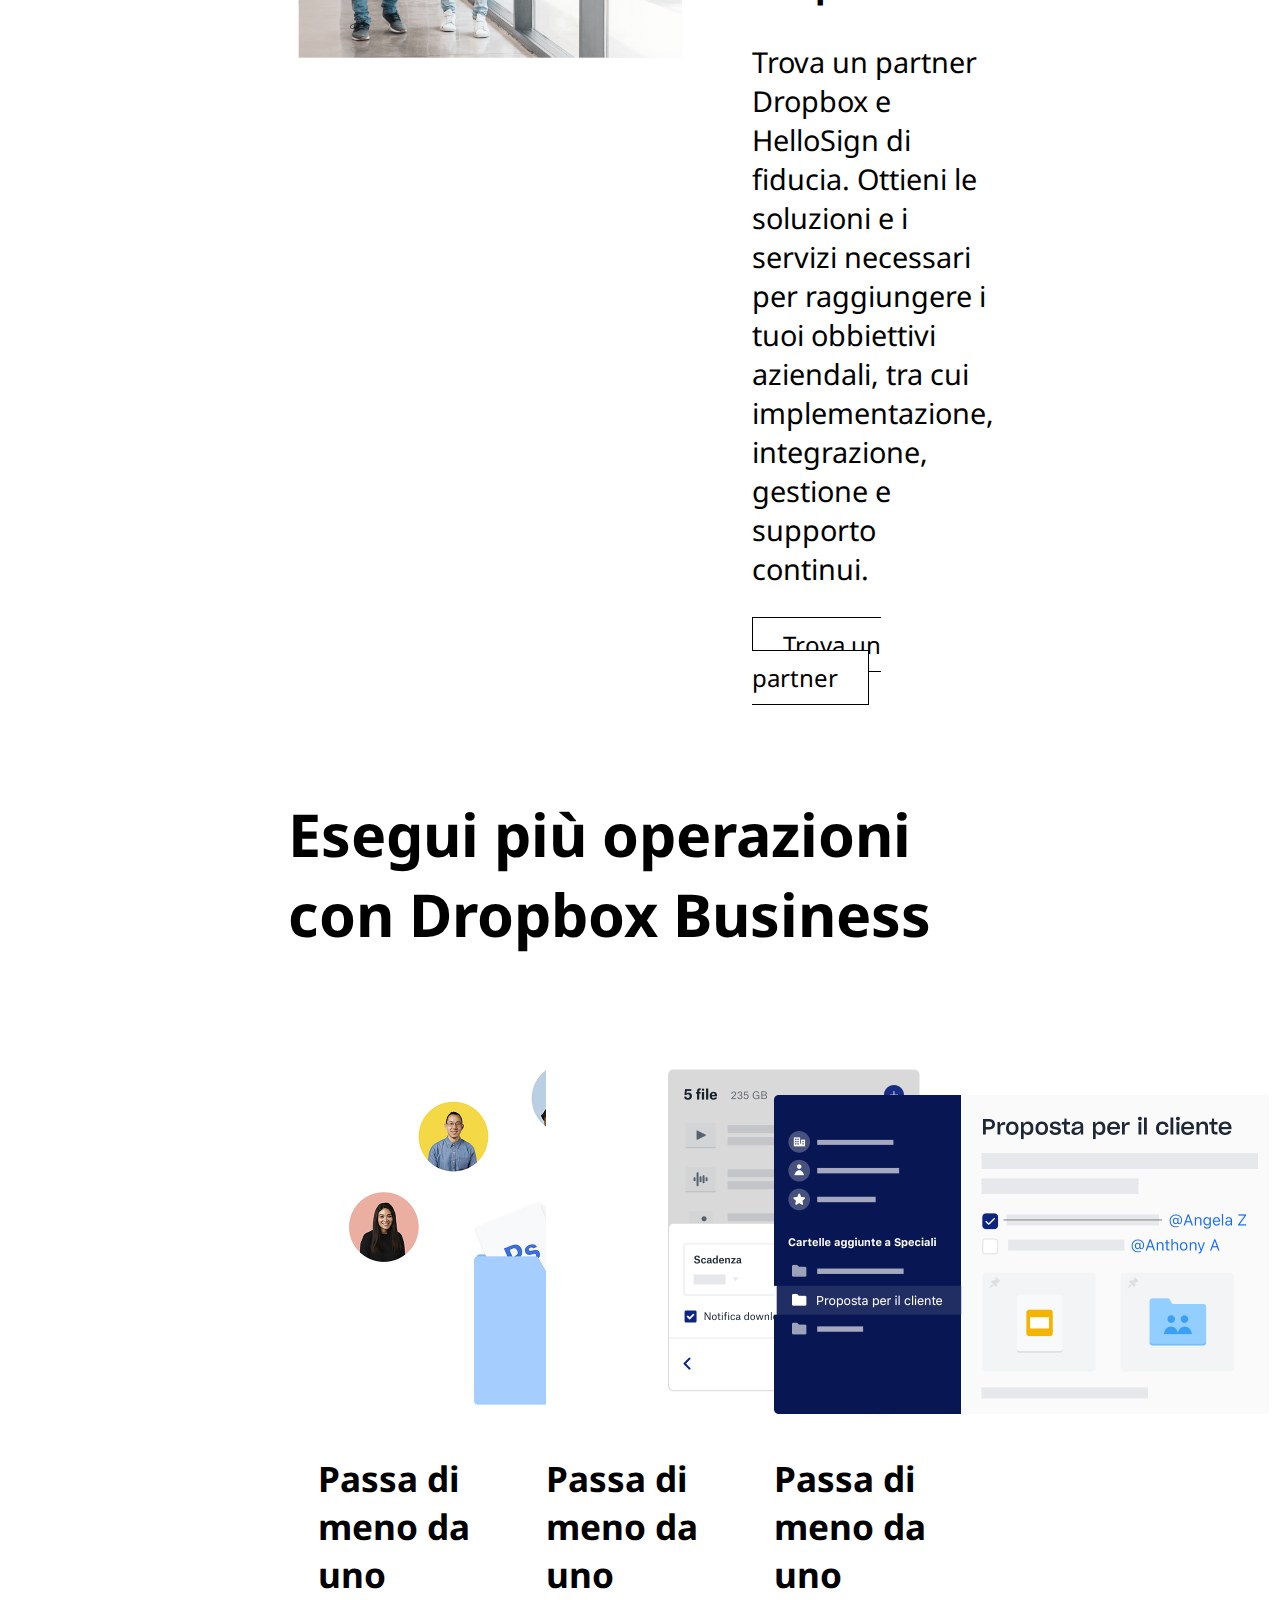
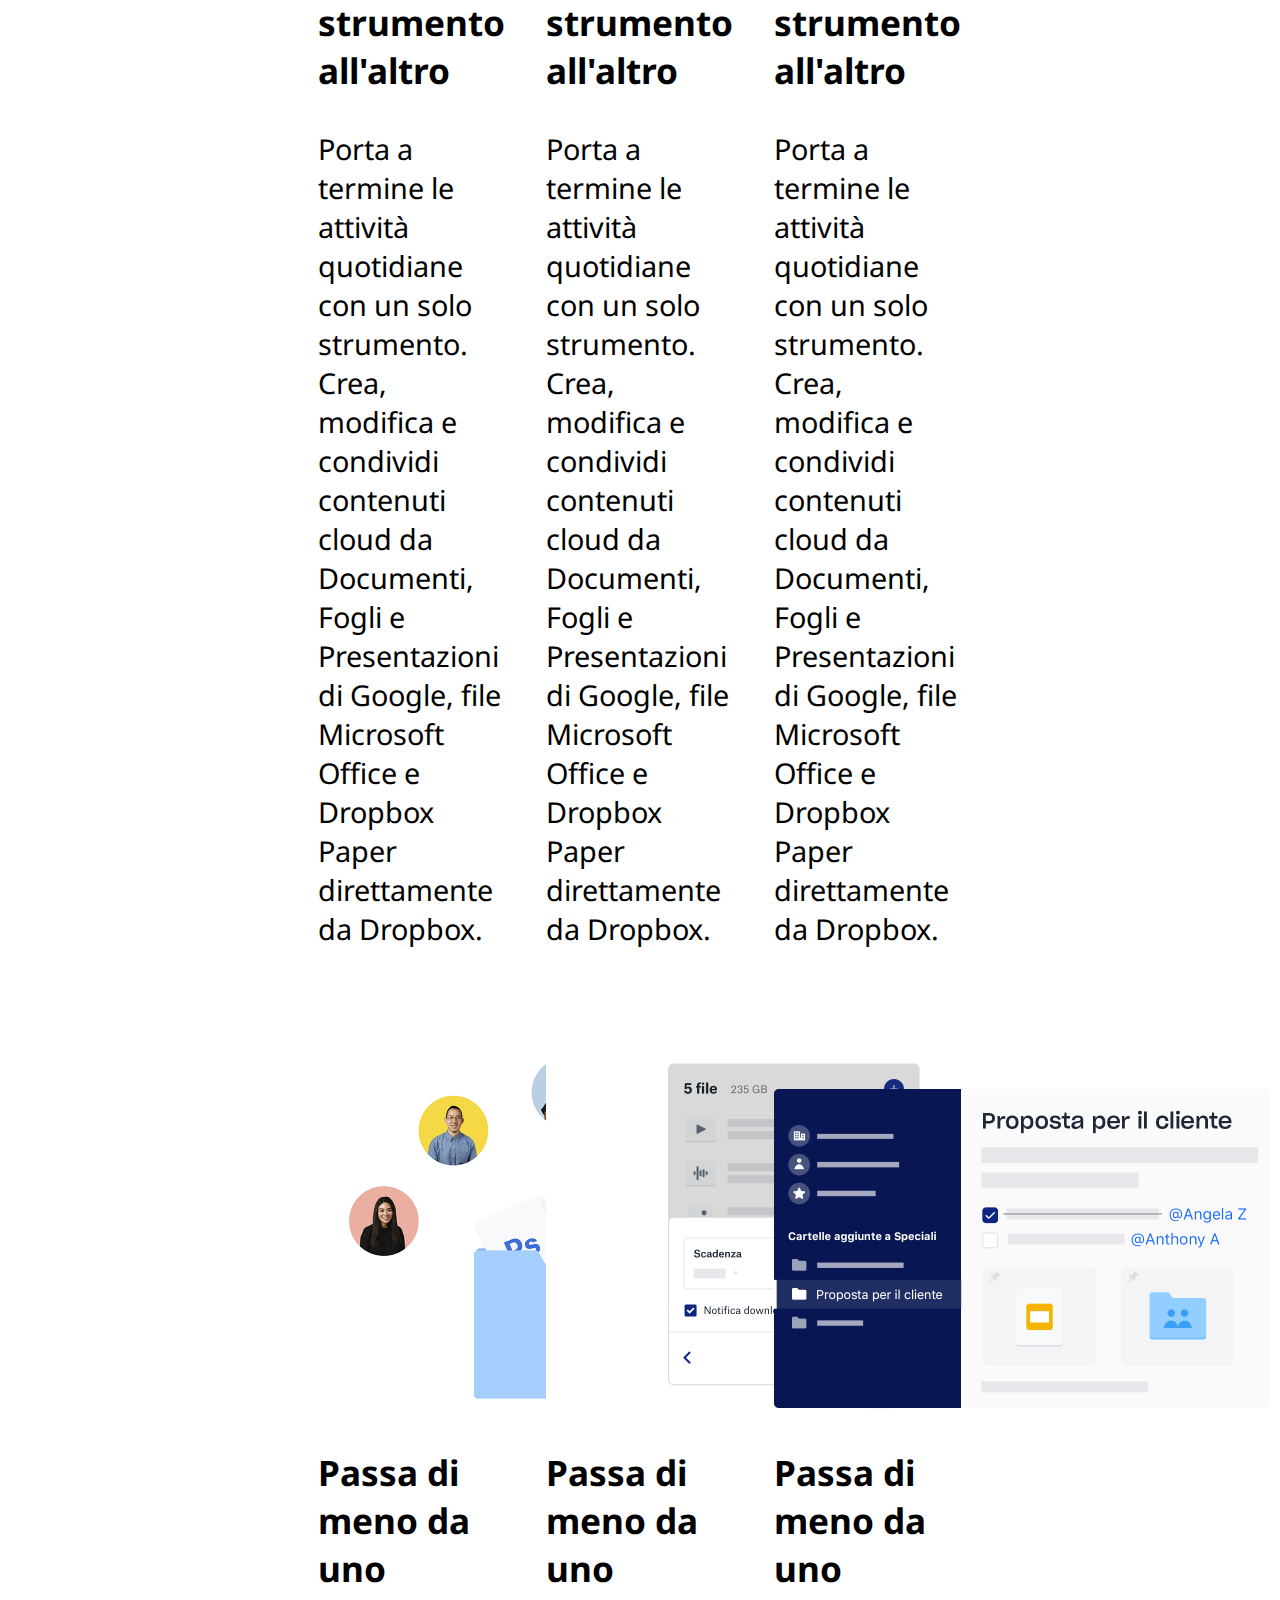
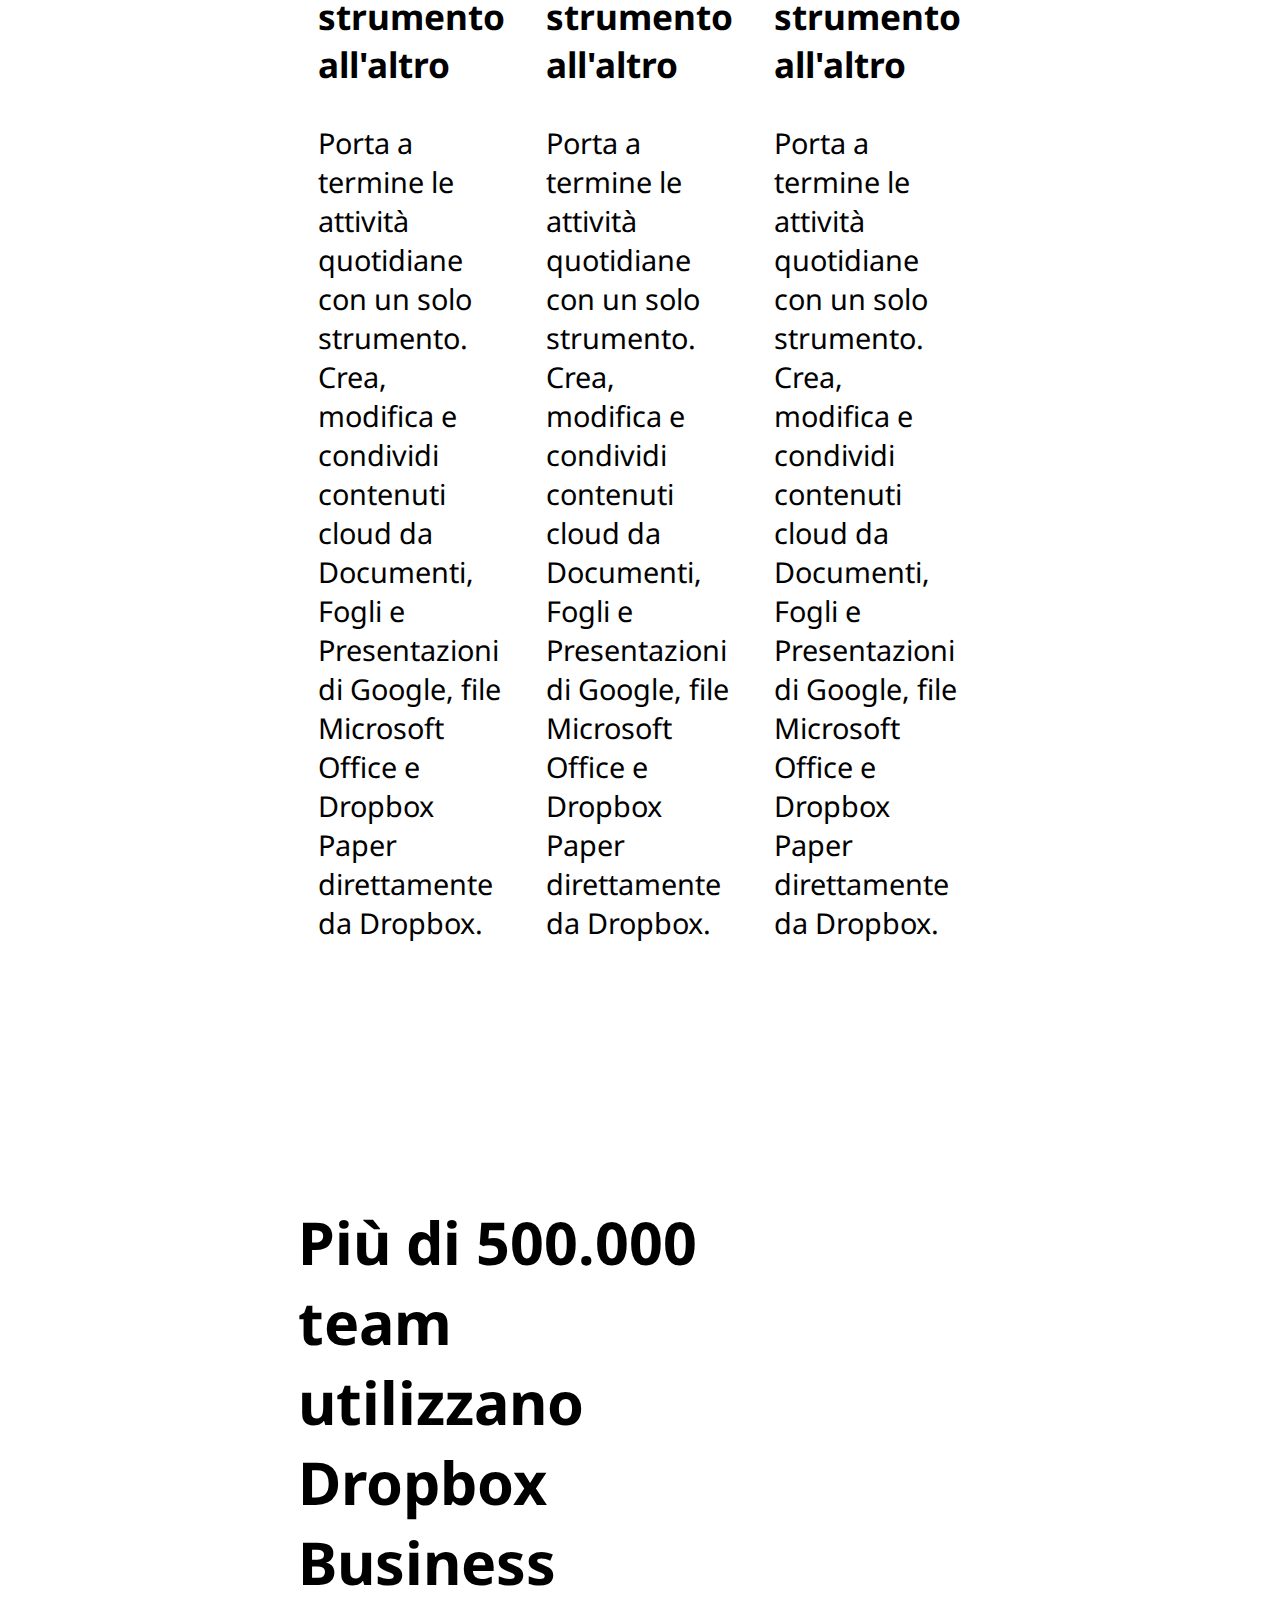
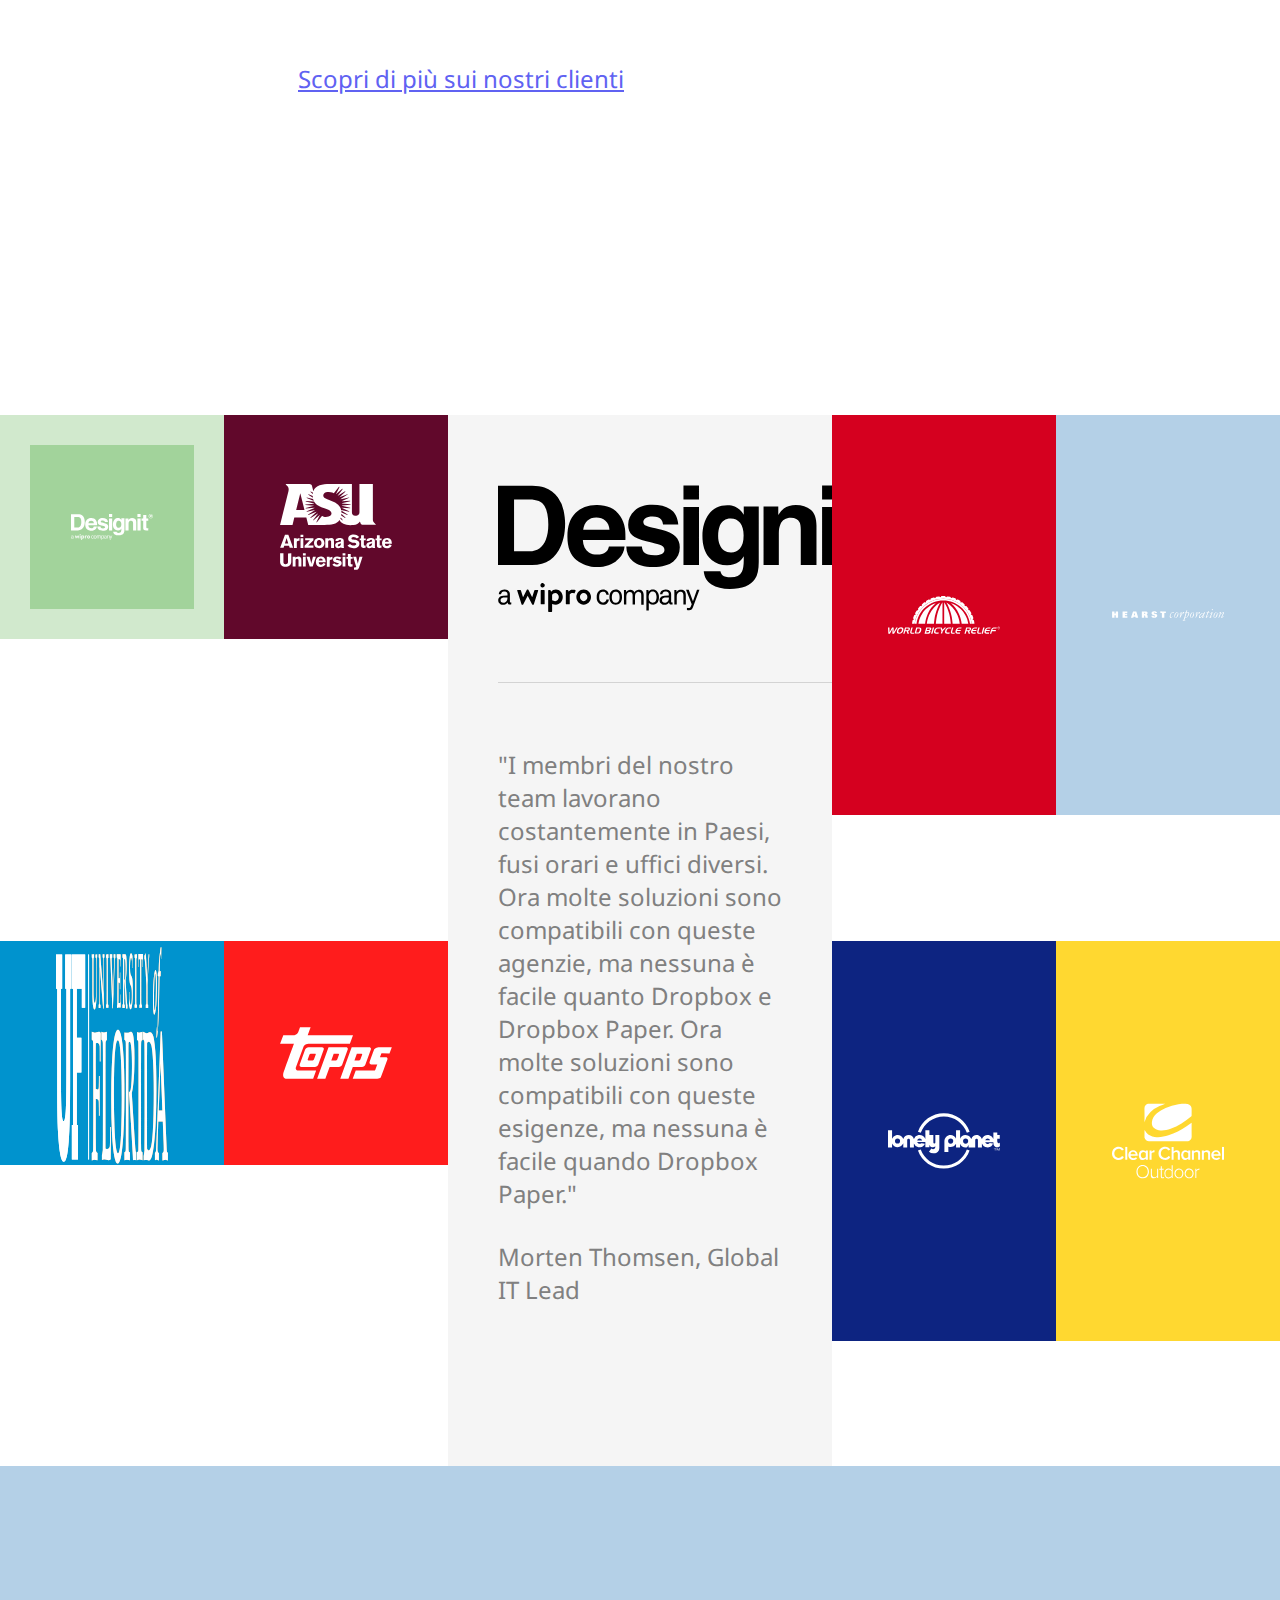
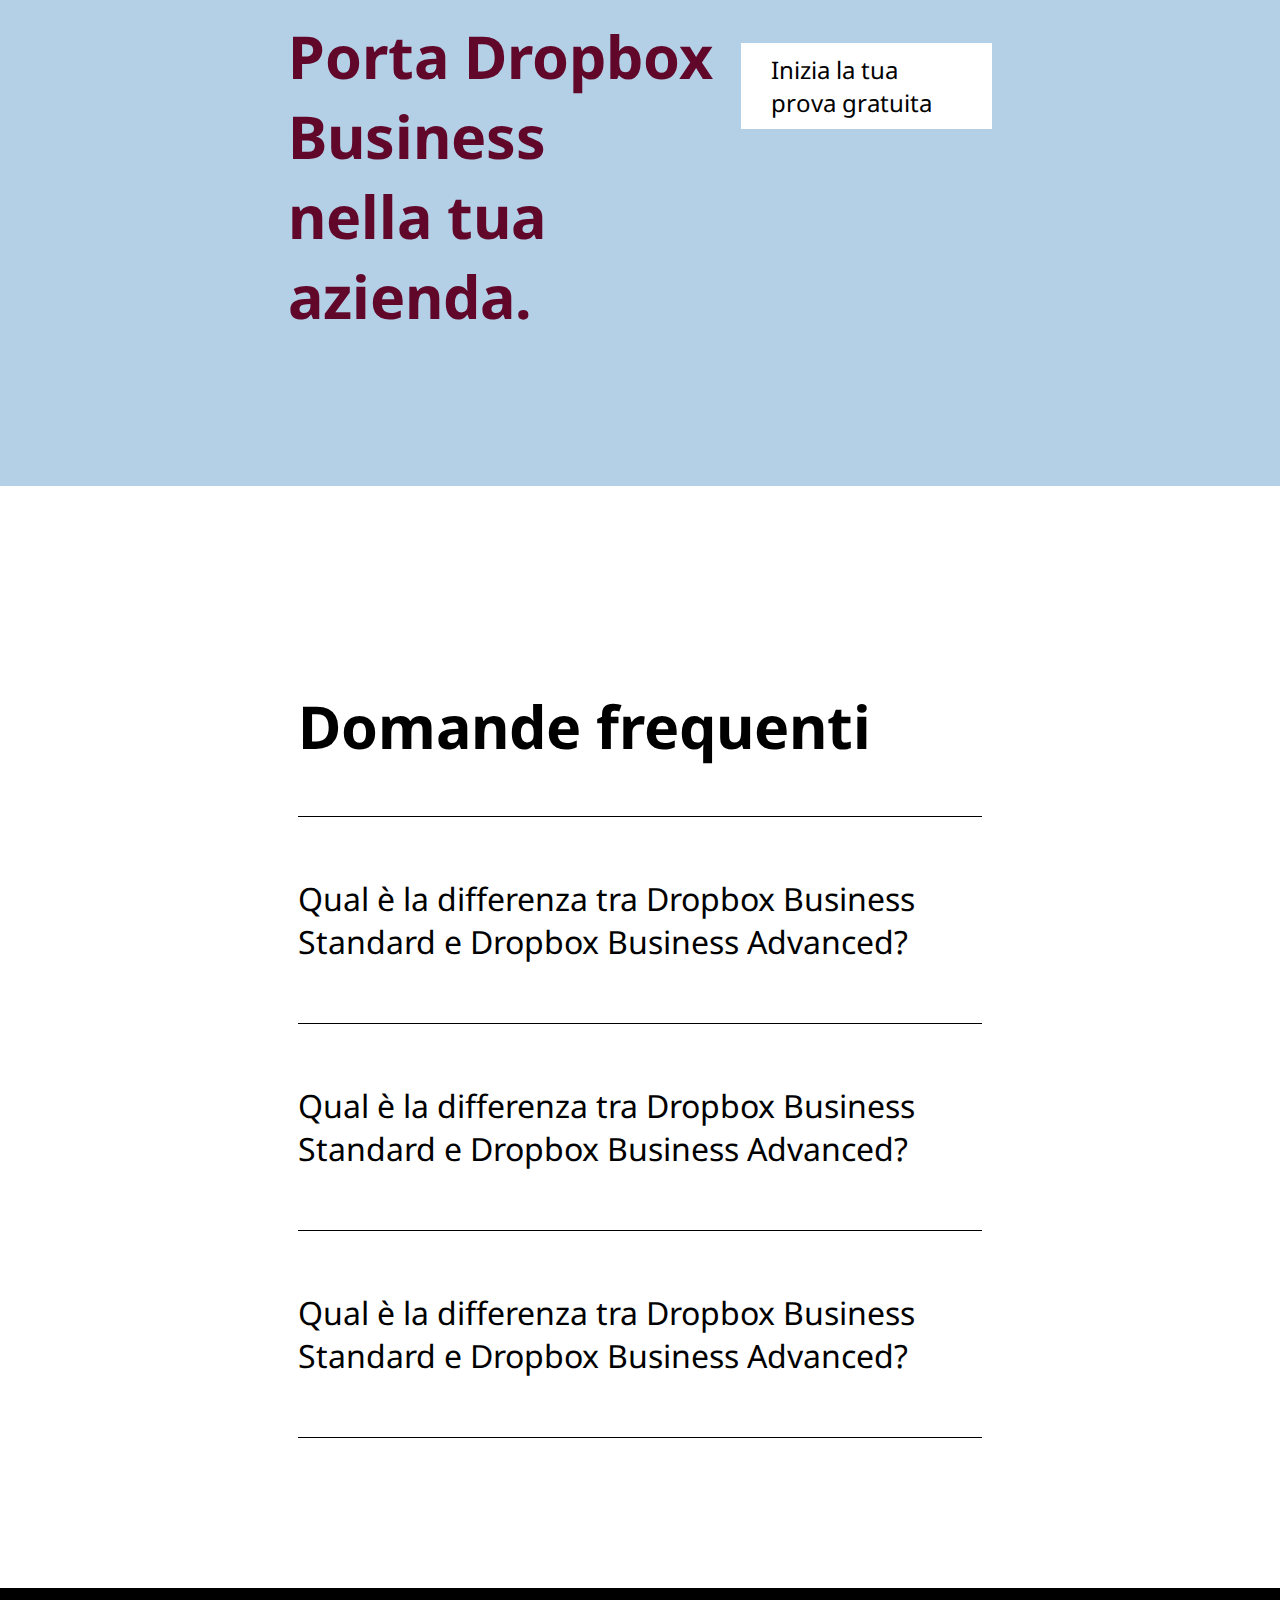
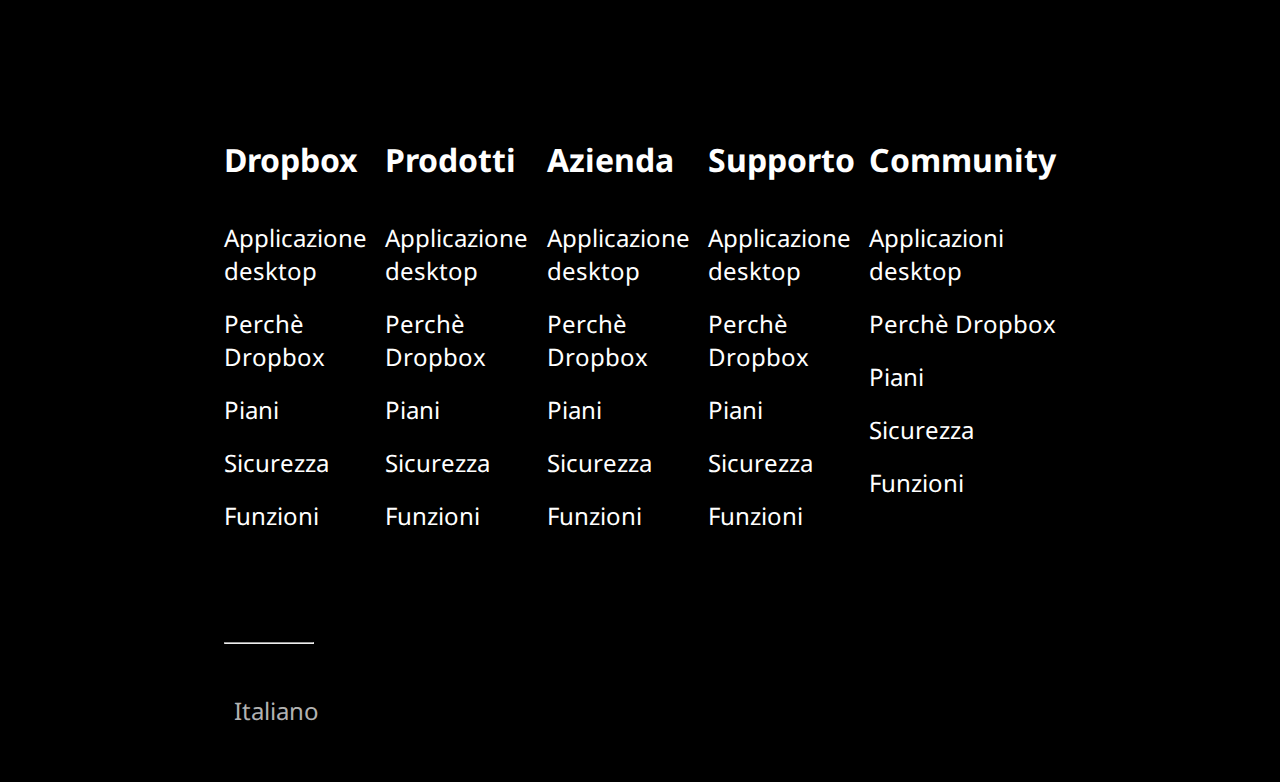
==== commit 425f08d7: "Miglioramento codice" ====
--- a/bonus/index.html
+++ b/bonus/index.html
@@ -156,22 +156,22 @@
                                 <span class="check">Possibilità di personalizzazione totale</span>
                             </div>
                         </div>
-                    </div>
-
-                    <!-- Card grande -->
-                    <div class="bigcard-container">
-                        <span class="subscription-type team">Team</span>
-                        <div class="info">
-                            <div>
-                                <h5>Enterprise</h5>
-                                <h6>Contatta l'ufficio vendite per i prezzi</h6>
-                            </div>
-                            <a class="button wide" href="#">Contatta l'ufficio vendite</a>
-                        </div>
-                        <span>Soluzioni personalizzate e supporto su misura per aiutare i professionisti IT nella gestione su qualsiasi scala.</span>
-                    </div>
-
-                </section>
+
+                        <!-- Card grande -->
+
+                        <div class="card" id="big">
+                            <span class="subscription-type company">Team</span>
+                            <div class="info">
+                                <div>
+                                    <h5>Enterprise</h5>
+                                    <h6>Contatta l'ufficio vendite per i prezzi</h6>
+                                </div>
+                                <a class="button wide" href="#">Contatta l'ufficio vendite</a>
+                            </div>
+                            <span>Soluzioni personalizzate e supporto su misura per aiutare i professionisti IT nella gestione su qualsiasi scala.</span>
+                        </div>
+
+                    </div>
 
                 <!-- Trova un partner dropbox -->
                 <section class="partner">
@@ -296,9 +296,9 @@
                 <section class="section-container">
                     <div class="faq-container">
                         <h3>Domande frequenti</h3>
-                        <h4 class="icon clearfix">Qual è la differenza tra Dropbox Business Standard e Dropbox Business Advanced?</h4>
-                        <h4 class="icon clearfix">Qual è la differenza tra Dropbox Business Standard e Dropbox Business Advanced?</h4>
-                        <h4 class="icon clearfix">Qual è la differenza tra Dropbox Business Standard e Dropbox Business Advanced?</h4>
+                        <h4 class="icon clearfix question">Qual è la differenza tra Dropbox Business Standard e Dropbox Business Advanced?</h4>
+                        <h4 class="icon clearfix question">Qual è la differenza tra Dropbox Business Standard e Dropbox Business Advanced?</h4>
+                        <h4 class="icon clearfix border-bottom question">Qual è la differenza tra Dropbox Business Standard e Dropbox Business Advanced?</h4>
                     </div>
                 </section>
 
--- a/bonus/css/style.css
+++ b/bonus/css/style.css
@@ -220,12 +220,15 @@
 
 main .main-container section .card-container{
     display: flex;
+    justify-content: space-between;
+    flex-wrap: wrap;
     margin-top: 40px;
+    margin-bottom: 80px;
 }
 
 main .main-container section .card-container .card{
-    width: calc(100% / 3);
-    margin: 0 10px;
+    width: calc((100% / 3) - 20px);
+    margin: 10px;
     padding: 20px 40px;
     border: 1px solid lightgray;
 }
@@ -302,21 +305,11 @@
 
 /* ULTIMA GRANDE CARD */
 
-main .main-container section .bigcard-container{
-    width: 0 auto;
-    padding: 20px 40px;
-    margin: 20px 10px;
-    border: 1px solid lightgray;
-}
-
-main .main-container section .bigcard-container .subscription-type{
-    border-bottom: 1px solid lightgray;
-    text-align: center;
-    padding-bottom: 20px;
-    font-size: 1.5em;
-}
-
-main .main-container section .bigcard-container .info{
+main .main-container section #big{
+    width: 100%;
+}
+
+main .main-container section #big .info{
     display: flex;
     justify-content: space-between;
     align-items: baseline;
@@ -324,16 +317,6 @@
     padding-top: 20px;
 }
 
-main .main-container section .bigcard-container span:last-child{
-    font-size: 1.2em;
-    max-width: 30vw;
-}
-
-main .main-container section .bigcard-container .subscription-type::before{
-    font-family: "Font Awesome 5 Free"; content: "\f1ad";
-    padding-right: 10px;
-}
-
 
 
 /* SEZIONE CON IMMAGINE DI FIANCO */
@@ -390,16 +373,16 @@
 }
 
 main div .logo-container .logo-left{
-    width: 35%;
+    width: 35vw;
 }
 
 main div .logo-container .logo-middle{
-    width: 30%;
+    width: 30vw;
     background-color: #f5f5f5;
 }
 
 main div .logo-container .logo-right{
-    width: 35%;
+    width: 35vw;
 }
 
 /* LEFT */
@@ -410,8 +393,8 @@
 }
 
 main div .logo-container .logo-left .logo{
-    width: calc(100% / 2);
-    min-height: 500px;
+    width: calc(35vw / 2);
+    height: calc(35vw / 2);
     display: flex;
     justify-content: center;
     vertical-align: middle;
@@ -475,8 +458,8 @@
 }
 
 main div .logo-container .logo-right .logo{
-    width: calc(100% / 2);
-    max-height: 500px;
+    width: calc(35vw / 2);
+    height: calc(35vw / 2);
     display: flex;
     justify-content: center;
     vertical-align: middle;
@@ -553,7 +536,7 @@
     float: right;
 }
 
-main .section-container .faq-container h4:last-child{
+main .section-container .faq-container .border-bottom{
     border-bottom: 1px solid black;
 }
 
